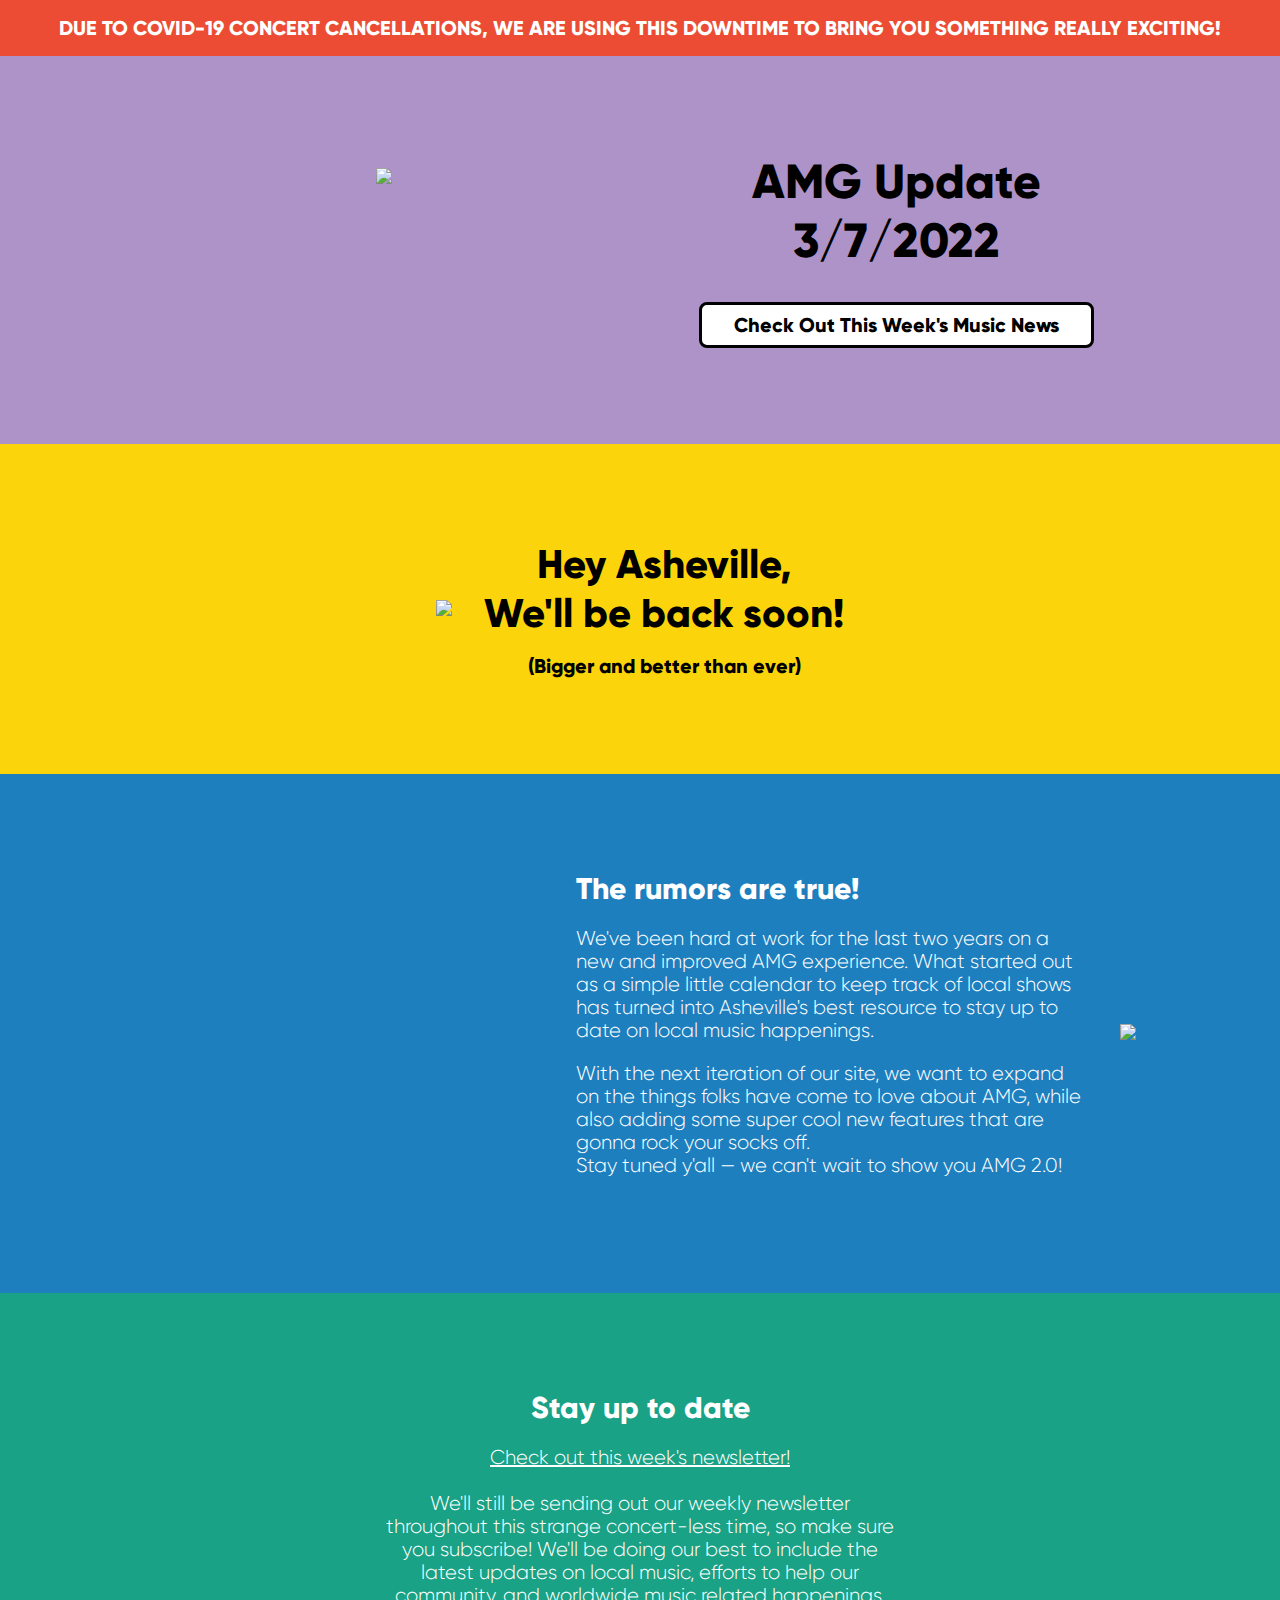
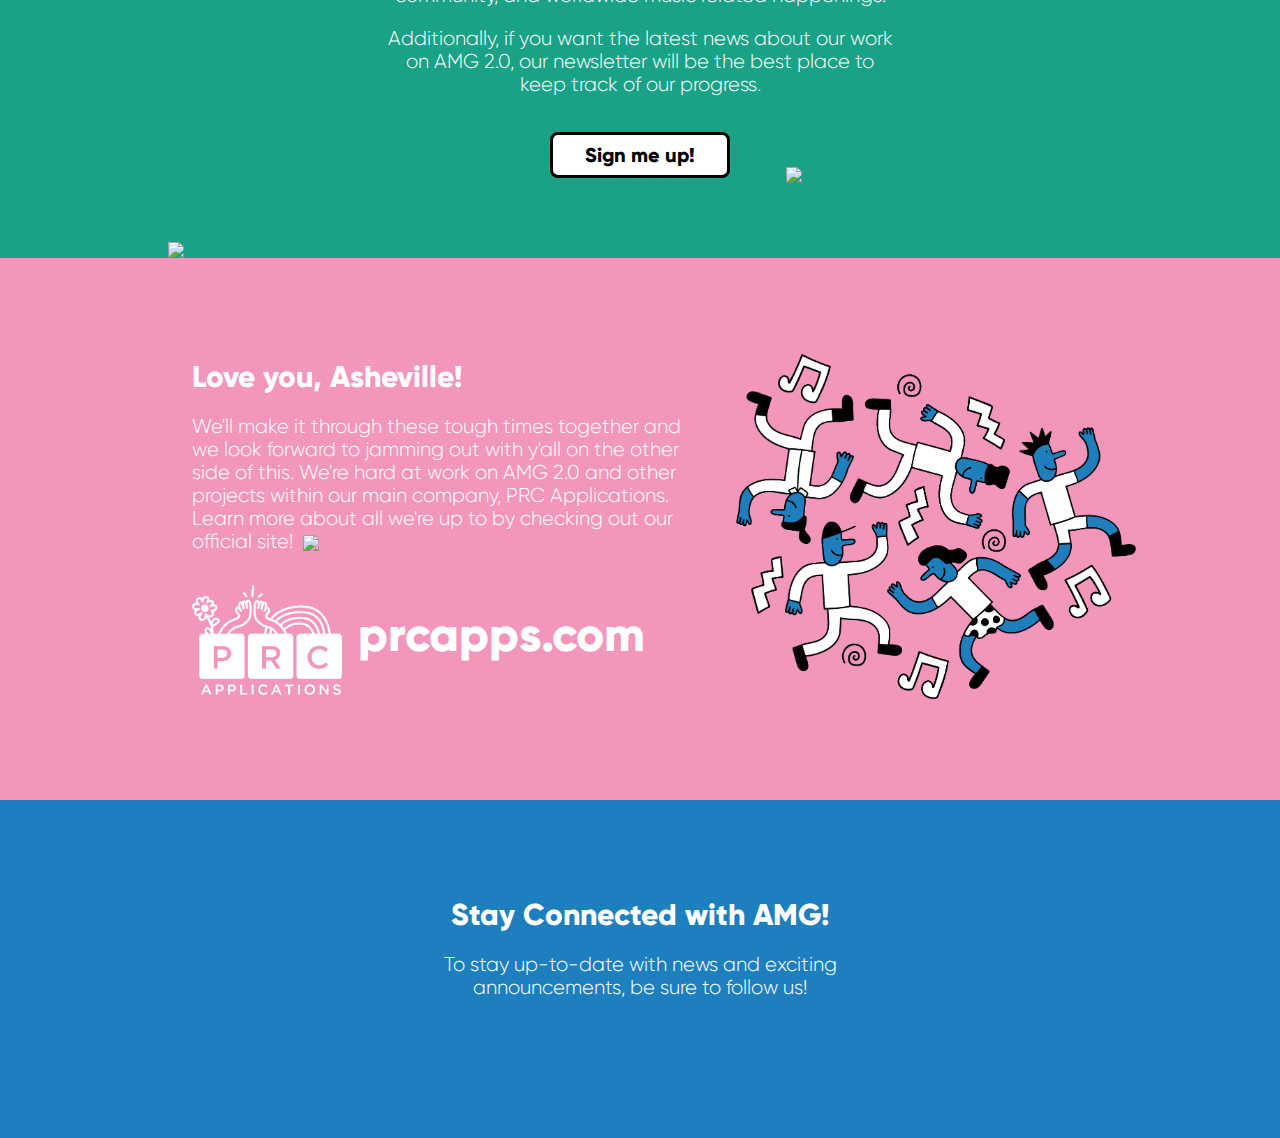
==== index.html @ 18397a13 "updates" ====
<!doctype html>

<html lang="en">
<head>
	<!-- Global site tag (gtag.js) - Google Analytics -->
	<script async src="https://www.googletagmanager.com/gtag/js?id=UA-44082217-1"></script>
	<script>
		window.dataLayer = window.dataLayer || [];
		function gtag(){dataLayer.push(arguments);}
		gtag('js', new Date());

		gtag('config', 'UA-44082217-1');
	</script>

  <meta charset="utf-8">

  <title>Asheville Music Guide</title>
  <meta name="description" content="Asheville Music Guide">
  <meta name="author" content="SitePoint">

  <meta name="viewport" content="width=device-width, initial-scale=1">

  <link rel="stylesheet" type="text/css" href="css/prc.css?v=3.7.2022">
  <script type="module" src="https://unpkg.com/ionicons@5.5.2/dist/ionicons/ionicons.esm.js"></script>


</head>

<body> 
	<div class="wrapper">
		<div class="email-banner amg-banner background--red text--uppercase text--white text--bold">
			Due to COVID-19 concert cancellations, we are using this downtime to bring you something really exciting!
		</div>
		<!-- <div class="amg-section amg-section--black-text amg-section--center full-bleed-banner text--black">
			<div class="full-bleed-banner__inner">
				<div class="full-bleed-banner__image">
					<img src="images/amg-banner-12-20-2021.png"/>
				</div>
				<div class="full-bleed-banner__overlay">
					<div class="full-bleed-banner__text">			
						<h2>
							AMG Update 11/22/21
						</h2>
					</div>				
					<div class="full-bleed-banner__button">
						<a href="https://mailchi.mp/e52df8500d6b/asheville-music-guide-critics-picks-4829085" class="btn">
							Check Out This Week's Music News
						</a>	
					</div>
				</div>
			</div>
		</div> -->
		<div class="amg-section amg-section--black-text amg-section--center email-banner email-banner--horizontal text--white">
			<div class="email-banner__inner">
				<div class="email-banner__text">			
					<h2 class="">
						AMG Update 
						<br>
						3/7/2022
					</h2>
				</div>
				<div class="email-banner__image">
					<img src="images/amg-banner-2-15.png"/>
				</div>
				<div class="email-banner__button">
					<a href="https://mailchi.mp/f631dcc998cd/asheville-music-guide-critics-picks-5184953?e=c4af1b4072" class="btn">
						Check Out This Week's Music News
					</a>	
				</div>
			</div>
		</div>				
		<div class="amg-section amg-section--main amg-section--back-text amg-section--image-left background--yellow padding-top--large padding-bottom--large amg-section--center">
			<div class="inner">
				<div class="amg-section__image">
					<img src="images/amg-logo.png"/>
				</div>
				<div class="amg-section__content">
					<h1>
						Hey Asheville,
						<br>
						We'll be back soon!
					</h1>
					<b>
						(Bigger and better than ever) 
					</b>
				</div>
			</div>
		</div>
		<div class="amg-section amg-section--back-text amg-section--image-left background--blue amg-section--image-right text--white padding-top--large padding-bottom--large">
			<div class="inner">
				<div class="amg-section__image">
					<img src="images/amg-2-logo.png"/>
				</div>
				<div class="amg-section__content">
					<h2>
						The rumors are true!
					</h2>
					<p>
						We've been hard at work for the last two years on a new and improved AMG experience. What started out as a simple little calendar to keep track of local shows has turned into Asheville's best resource to stay up to date on local music happenings.
					</p>
					<p>
						With the next iteration of our site, we want to expand on the things folks have come to love about AMG, while also adding some super cool new features that are gonna rock your socks off.
						<br>
						Stay tuned y'all — we can't wait to show you AMG 2.0!
					</p>
				</div>
			</div>
		</div>
		<div class="amg-section amg-section--stay-up-to-date amg-section--center background--green amg-section--text-center amg-section--center padding-top--large text--white">
			<div class="inner">
				<div class="amg-section__content">
					<h2>
							Stay up to date
					</h2>
					<p>
						<span>
							<a href="https://mailchi.mp/f631dcc998cd/asheville-music-guide-critics-picks-5184953?e=c4af1b4072">
								Check out this week's newsletter!
							</a>
						</span>						
						<br>
						</br>						
						<span>
							We'll still be sending out our weekly newsletter throughout this strange concert-less time, so make sure you subscribe! We'll be doing our best to include the latest updates on local music, efforts to help our community, and worldwide music related happenings.
						</span>
					</p>
					<p class="paragraph--sign-up-arrow">
						<span>
							Additionally, if you want the latest news about our work on AMG 2.0, our newsletter will be the best place to keep track of our progress.
						</span>
						<img src="images/arrow.png" class="sign-up-arrow hide--mobile"/>
					</p>
				</div>
				<div class="amg-section__cta">
					<a href="https://ashevillemusicguide.us9.list-manage.com/subscribe?u=ff41452ba58e752da70ff3295&id=f52bec7465" class="btn">
						Sign me up!
					</a>
				</div>
				<img src="images/man-point.png" class="sign-up-point hide--mobile"/>
			</div>
		</div>
		<div class="amg-section amg-section--love-you amg-section--image-left background--pink amg-section--image-right text--white padding-top--large padding-bottom--large">
			<div class="inner">
				<div class="amg-section__image">
					<img src="images/people.png"/>
				</div>
				<div class="amg-section__content">
					<h2>
						Love you, Asheville!
					</h2>
					<p class="paragraph-arrow-point-down">
						We'll make it through these tough times together and we look forward to jamming out with y'all on the other side of this. We're hard at work on AMG 2.0 and other projects within our main company, PRC Applications. Learn more about all we're up to by checking out our official 
						<span class="image-container">
							site!
							<img src="images/arrow-2.png" class="love-you-arrow hide--mobile"/>
						</span>
					</p>
					<div class="bottom-logos">
						<a href="https://www.prcapps.com/plan-for-everything/">
							<img src="images/prc-logo.png"/>
						</a>
						<h2>
							<a href="https://www.prcapps.com/plan-for-everything/">
								prcapps.com
							</a>						
						</h2>
					</div>
				</div>
			</div>
		</div>
		<div class="amg-section amg-section--social background--blue text--white amg-section--center">
			<div class="inner">
				<div class="amg-section__content">
					<h2>
						Stay Connected with AMG!
					</h2>
					<p class="paragraph-arrow-point-down">
						To stay up-to-date with news and exciting announcements, be sure to follow us!
					</p>					
				</div>				
				<div class="social-icons">
					<a href="https://www.facebook.com/AshevilleMusicGuide/">
						<ion-icon name="logo-facebook"></ion-icon>
					</a>
					<a href="https://twitter.com/avlmusicguide?lang=en">
						<ion-icon name="logo-twitter"></ion-icon>
					</a>
					<a href="https://www.instagram.com/ashevillemusicguide/">
						<ion-icon name="logo-instagram"></ion-icon>
					</a>										
				</div>
			</div>
		</div>		
	</div>			
</body>
</html>
---- css/prc.css ----
@font-face {
  font-family: Gilroy;
  src: url(../fonts/Gilroy-ExtraBold.otf);
  font-weight: bold;
}

@font-face {
  font-family: Gilroy;
  src: url(../fonts/Gilroy-Light.otf);
  font-weight: lighter;
}

body{
	font-family: Gilroy;
	font-size: 20px;
}

html, body{
	padding: 0;
	margin: 0;
}

h1, h2, h3{
	margin-bottom: 1rem;
	margin-top: 0;
}

a{
	color: white;
	text-decoration: underline;
}

a:hover{
	text-decoration: none;
}

span{
	z-index: 100;
	position: relative;
}

.email-banner {
  background: #ae93c8;
  padding: 5rem 0;
  /*background: url('../images/amg-background-11-22-2021-new.jpg');*/
  background-size: cover;
  background-size: auto 100%;
  /*border-top:  2px solid rgba(255, 255, 255, .5);*/
}

.full-bleed-banner{

}

.amg-section .full-bleed-banner__image{
	width:  100%;
}

.amg-section .full-bleed-banner__image img{
	width:  100%;
	max-width:  100%;
	vertical-align: top;
}

.full-bleed-banner__overlay{
	position: absolute;
	top: 50%;
	right: 10%;
	font-size: 2rem;
	width: 100%;
	max-width: 400px;
}

.email-banner.amg-section--full-img img{
	width:  100%;
	margin:  0;
}

.email-banner *{
	color:  black;
}

.email-banner__inner{
	width: 90%;
	max-width: 1024px;
	margin: auto;	
}

@media(min-width: 769px){
	.email-banner--horizontal .email-banner__inner{
		display: grid !important;
		grid-template-columns: 50% 50%;
		grid-template-areas: "image text"
							 "image button";
		margin: auto;
	}
}

@media(max-width: 768px){
	.email-banner--horizontal .email-banner__inner{
		display: grid !important;
		grid-template-columns: 100%;
		grid-template-areas: "text"
							 "image"
							 "button";
		margin: auto;
	}
}

.email-banner--horizontal .email-banner__image{
	 grid-area: image;
}

.email-banner--horizontal .email-banner__text{
	 grid-area: text;
	 margin-bottom: 0;
	 margin-top: auto;
}

.email-banner--horizontal .email-banner__button{
	 grid-area: button;
	 margin-top: 0 !important;
	 margin-bottom: auto;
}

.email-banner img{
	width: 90% !important;
	max-width: 750px !important;
}

.email-banner h2{
	font-size: 3rem;
}

.email-banner *{
	margin: 1rem auto;
}

.email-banner .btn{
	max-width: 90%;
}

.wrapper{
	overflow: hidden;
}

.btn{
	border-radius: .5rem;
	font-size: 1.25rem;
	font-weight: bold;
	border: 3px solid black;
	background: white;
	color: black;
	padding: .5rem 2rem;
	text-decoration: none;
	display: inline-block;
}

.btn:hover{
	background: #f2f2f2;
}

.background--red{
	background: #ec4c34;
}

.background--yellow{
	background: #fcd40b;
}

.background--blue{
	background: #1e7fbf;
}

.background--pink{
	background: #f396bb;
}

.background--green{
	background: #1aa286;
}

.padding-top--large{
	padding-top: 5rem;
}

.padding-bottom--large{
	padding-bottom: 5rem;
}

@media(max-width: 1024px){
	.padding-top--large{
		padding-top: 2rem;
	}	
	.padding-bottom--large{
		padding-bottom: 2rem;
	}
	.amg-section--stay-up-to-date .inner{
		padding: 2rem 0 !important;
	}
}

.text--uppercase{
	text-transform: uppercase;
}

.text--white{
	color: white;
}

.text--bold{
	font-weight: bold;
}

.amg-banner{
	text-align: center;
	padding: 1rem 0;
}

.amg-section{
	position: relative;
}

.amg-section--stay-up-to-date{
	padding: 0;
}

.amg-section--social .inner, 
.amg-section--stay-up-to-date .inner{
	flex-direction: column;
	padding: 5rem 0;
	position: relative;
}

.amg-section--stay-up-to-date .inner .amg-section__content{
	/*max-width: 500px;*/
}

.paragraph--sign-up-arrow{
	position: relative;
}

.paragraph--sign-up-arrow img{
	position: absolute;
  right: -90px;
  bottom: -87px;
  z-index: 0;
}


@media(max-width: 1024px){
	.hide--mobile{
		/*display: none;*/
	}
}

.paragraph--sign-up-arrow span{
	position: relative;
	z-index: 100;
}

.amg-section img.sign-up-arrow{
	width: 40%;
	max-width: 200px;
}

@media(max-width: 768px){
	.paragraph--sign-up-arrow img{
		right: -15%;
	  bottom: -100px;
	  width: 30% !important;
	  max-width: 200px;
	 }
}


.amg-section img.sign-up-point{
	position: absolute;
  bottom: 0px;
  left: 40px;
  max-width: 300px;
  width: 30% !important;
}

@media(max-width: 768px){
	.amg-section img.sign-up-point{
		left: -10%;
		max-width: 175px;
		width: 30% !important;
	}
	.email-banner img{
		/*width: 90% !important;*/
		max-width: 300px !important;
	}	
}

.amg-section--love-you .love-you-arrow{
	position: absolute;
	/*transform: translateX(100%);*/
	width: 200px;
	right: -210px;
	max-width: none;
	top: 5px;
}

@media(max-width: 1024px){
	.amg-section--love-you .love-you-arrow{
		position: relative;
		display: block;
		margin-top: 1rem;
		right: 0;
		left: 0;
	}
}

.amg-section .inner{
	display: flex;
	align-items: center;
	width: 90%;
	max-width: 1024px;
	margin: auto;
}

@media(max-width: 1024px){
	.amg-section .inner{
		flex-direction: column;
	}
	.amg-section--image-right .inner{
		flex-direction: column-reverse !important;
	}
}

@media(max-width: 768px){
	.amg-section--stay-up-to-date .inner .amg-section__content{
		/*max-width: 300px;*/
	}	
}

.amg-section--center .inner{
	justify-content: center;
}

.amg-section--image-right .inner{
	flex-flow: row-reverse;
}

.amg-section__image{
	margin: 1rem;
}

.amg-section__content{
	margin: 1rem;
	max-width: 50%;
}

@media(max-width: 768px){
	.amg-section__content{
		max-width: 100%;
	}
}

.amg-section img{
	max-width: 100%;
	width: 400px;
}

.amg-section.amg-section--center{
	text-align: center;
}

.bottom-logos{
	display: flex;
	flex-flow: row wrap;
	align-items: center;
	margin-top: 2rem;
}

.bottom-logos img{
	max-width: 150px;
	margin-right: 1rem;
}

.bottom-logos h2 a{
	font-size: 3rem;
	text-decoration: none;
}

.social-icons{
	text-decoration: none;
}

.social-icons a{
	display: inline-block;
	font-size: 2rem;
	margin: .5rem;
}

.social-icons a:hover{
	opacity: .5;
}

@media(max-width:  1024px){
	.full-bleed-banner__overlay{
		position:  relative;
		background:  #DAD295;
		left:  0;
		top:  0;
		width:  auto;
		max-width:  100%;
		padding:  2rem;
	}
}

@media(min-width:  1025px){
	.full-bleed-banner__overlay{
		transform: translateY(-50%);	
	}
}
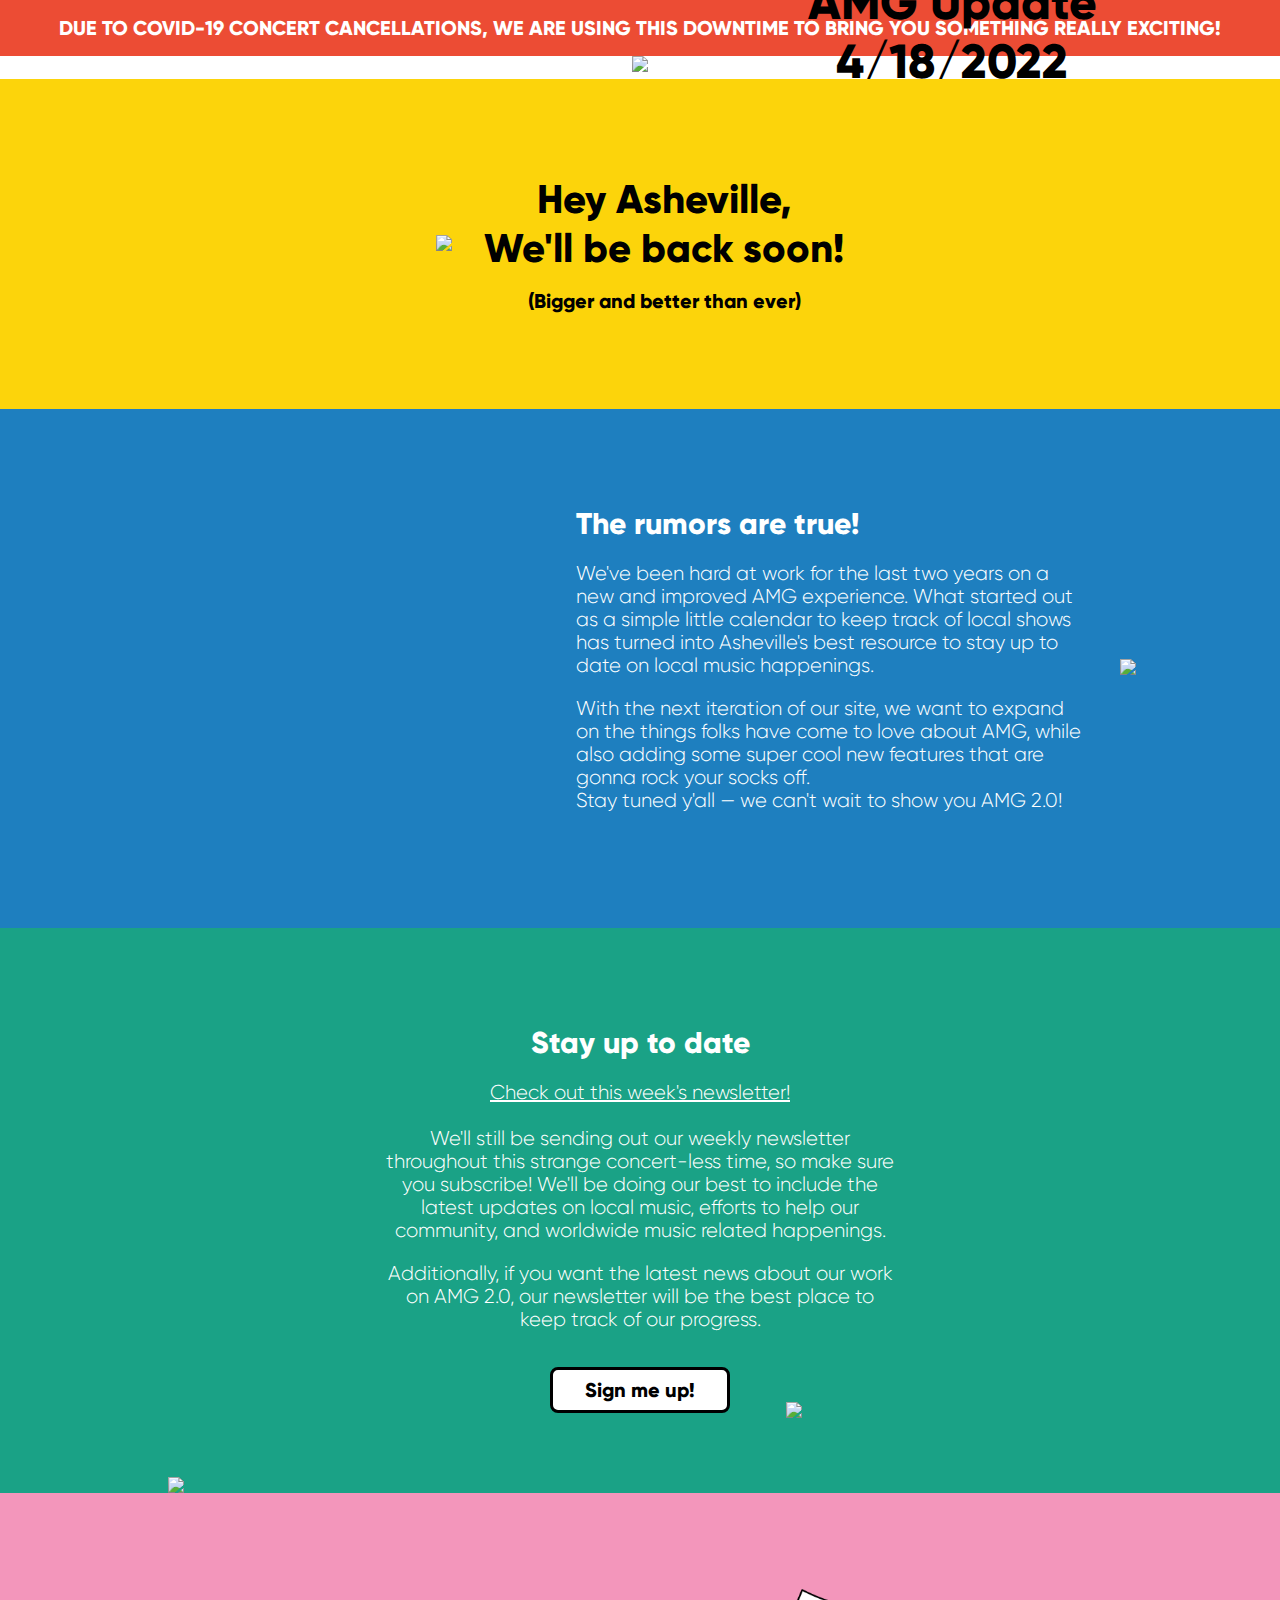
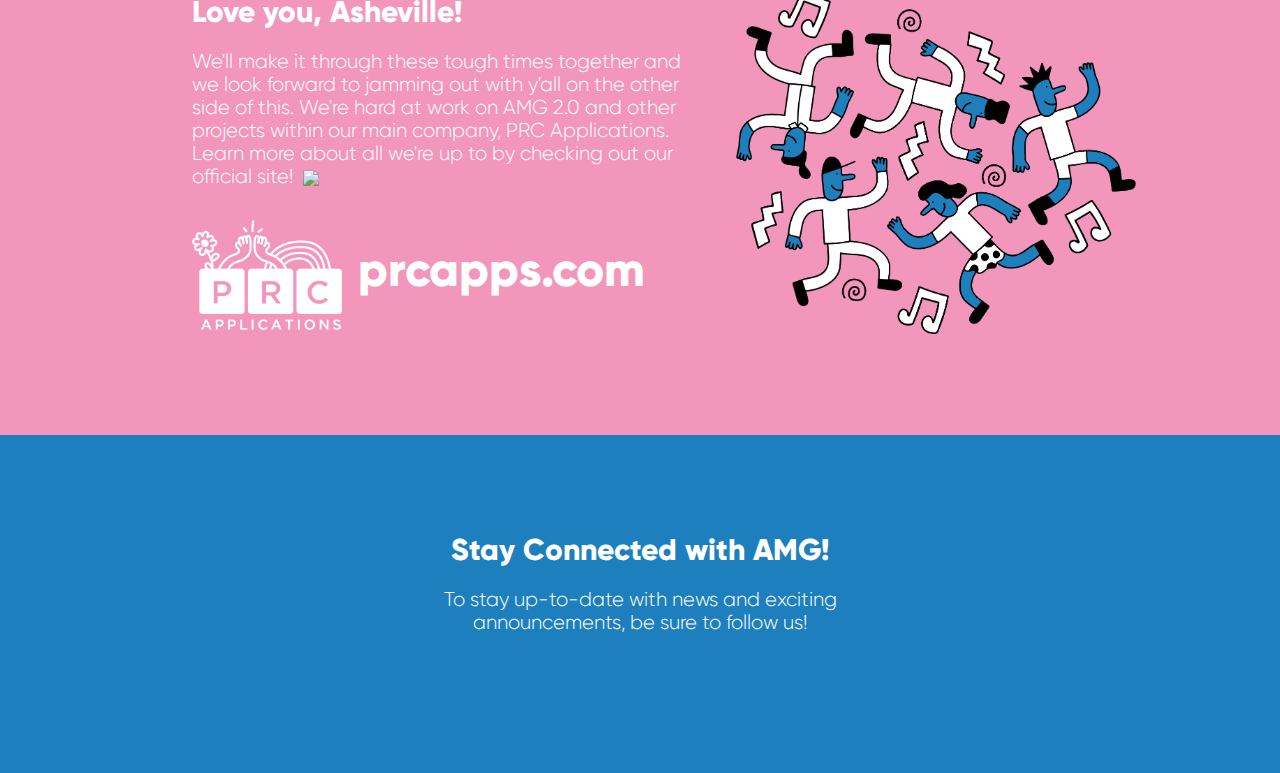
==== commit 236d17b0: "updates" ====
--- a/index.html
+++ b/index.html
@@ -20,7 +20,7 @@
 
   <meta name="viewport" content="width=device-width, initial-scale=1">
 
-  <link rel="stylesheet" type="text/css" href="css/prc.css?v=3.7.2022">
+  <link rel="stylesheet" type="text/css" href="css/prc.css?v=4.18.2022">
   <script type="module" src="https://unpkg.com/ionicons@5.5.2/dist/ionicons/ionicons.esm.js"></script>
 
 
@@ -31,44 +31,45 @@
 		<div class="email-banner amg-banner background--red text--uppercase text--white text--bold">
 			Due to COVID-19 concert cancellations, we are using this downtime to bring you something really exciting!
 		</div>
-		<!-- <div class="amg-section amg-section--black-text amg-section--center full-bleed-banner text--black">
+		<div class="amg-section amg-section--black-text amg-section--center full-bleed-banner text--black">
 			<div class="full-bleed-banner__inner">
 				<div class="full-bleed-banner__image">
-					<img src="images/amg-banner-12-20-2021.png"/>
+					<img src="images/amgeasterupdate.jpg"/>
 				</div>
-				<div class="full-bleed-banner__overlay">
+				<div class="full-bleed-banner__overlay full-bleed-banner__overlay--right full-bleed-banner__overlay--top">
 					<div class="full-bleed-banner__text">			
 						<h2>
-							AMG Update 11/22/21
+							AMG Update 4/18/2022
 						</h2>
 					</div>				
 					<div class="full-bleed-banner__button">
-						<a href="https://mailchi.mp/e52df8500d6b/asheville-music-guide-critics-picks-4829085" class="btn">
+						<a href="https://mailchi.mp/18ac4e2568f8/asheville-music-guide-critics-picks-5339985" class="btn">
 							Check Out This Week's Music News
 						</a>	
 					</div>
 				</div>
 			</div>
-		</div> -->
-		<div class="amg-section amg-section--black-text amg-section--center email-banner email-banner--horizontal text--white">
+		</div>
+<!-- 		<div class="amg-section amg-section--black-text amg-section--center email-banner email-banner--horizontal text--white">
 			<div class="email-banner__inner">
 				<div class="email-banner__text">			
 					<h2 class="">
 						AMG Update 
 						<br>
-						3/7/2022
+						4/4/2022
 					</h2>
-				</div>
-				<div class="email-banner__image">
+				</div> -->
+				<!-- email-banner__image--vertical -->
+<!-- 				<div class="email-banner__image">
 					<img src="images/amg-banner-2-15.png"/>
 				</div>
 				<div class="email-banner__button">
-					<a href="https://mailchi.mp/f631dcc998cd/asheville-music-guide-critics-picks-5184953?e=c4af1b4072" class="btn">
+					<a href="https://mailchi.mp/f1a212e931eb/asheville-music-guide-critics-picks-5295801" class="btn">
 						Check Out This Week's Music News
 					</a>	
 				</div>
 			</div>
-		</div>				
+		</div>	 -->			
 		<div class="amg-section amg-section--main amg-section--back-text amg-section--image-left background--yellow padding-top--large padding-bottom--large amg-section--center">
 			<div class="inner">
 				<div class="amg-section__image">
@@ -114,7 +115,7 @@
 					</h2>
 					<p>
 						<span>
-							<a href="https://mailchi.mp/f631dcc998cd/asheville-music-guide-critics-picks-5184953?e=c4af1b4072">
+							<a href="https://mailchi.mp/18ac4e2568f8/asheville-music-guide-critics-picks-5339985">
 								Check out this week's newsletter!
 							</a>
 						</span>						
--- a/css/prc.css
+++ b/css/prc.css
@@ -40,7 +40,7 @@
 }
 
 .email-banner {
-  background: #ae93c8;
+  background: #ea4e45;
   padding: 5rem 0;
   /*background: url('../images/amg-background-11-22-2021-new.jpg');*/
   background-size: cover;
@@ -71,6 +71,16 @@
 	max-width: 400px;
 }
 
+.full-bleed-banner__overlay--left{
+	left:  10%;
+	right:  auto;
+}
+
+.full-bleed-banner__overlay--top{
+	top:  30%;
+	bottom:  auto;
+}
+
 .email-banner.amg-section--full-img img{
 	width:  100%;
 	margin:  0;
@@ -84,6 +94,12 @@
 	width: 90%;
 	max-width: 1024px;
 	margin: auto;	
+}
+
+.email-banner .email-banner__image--vertical img{
+	max-height:  400px;
+	width:  auto !important;
+	max-width:  none !important;
 }
 
 @media(min-width: 769px){
@@ -402,13 +418,16 @@
 @media(max-width:  1024px){
 	.full-bleed-banner__overlay{
 		position:  relative;
-		background:  #DAD295;
+		background:  #4DB34C;
 		left:  0;
 		top:  0;
 		width:  auto;
 		max-width:  100%;
 		padding:  2rem;
 	}
+	.full-bleed-banner__overlay--left{
+		
+	}
 }
 
 @media(min-width:  1025px){
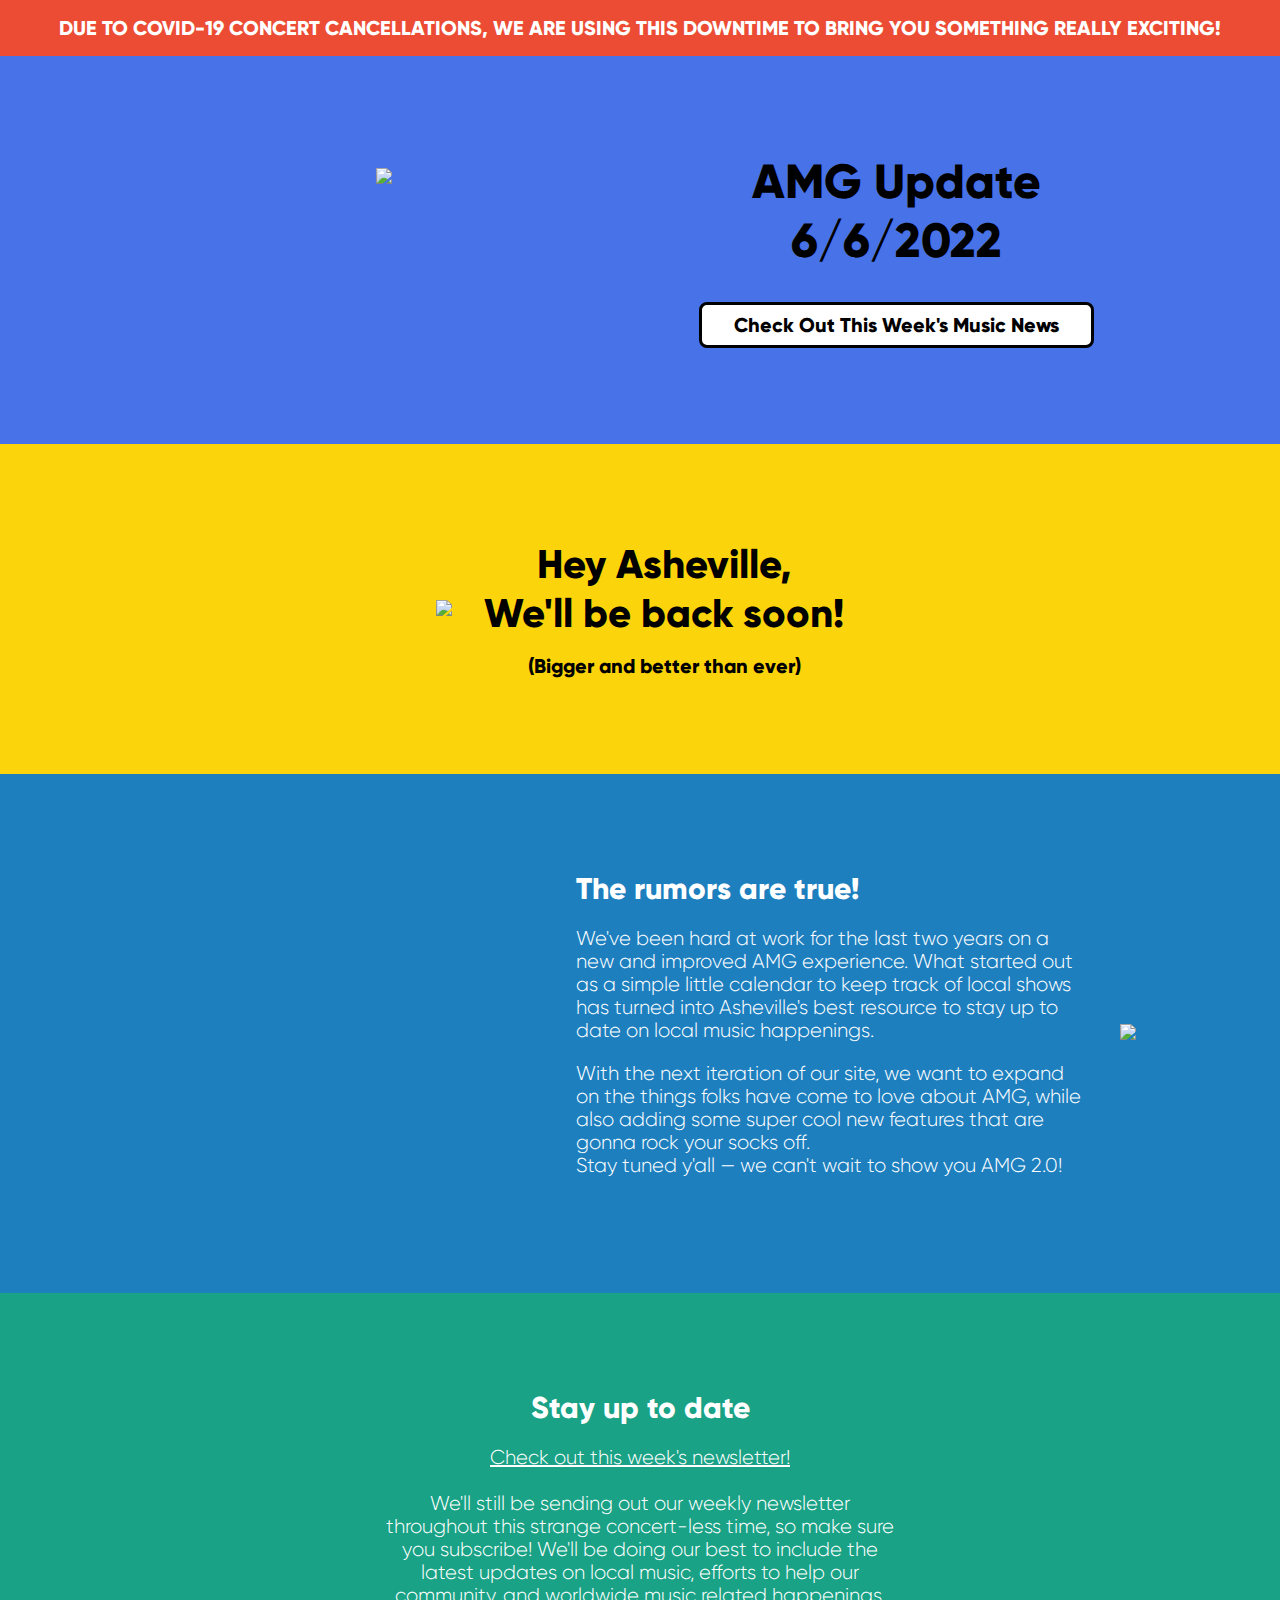
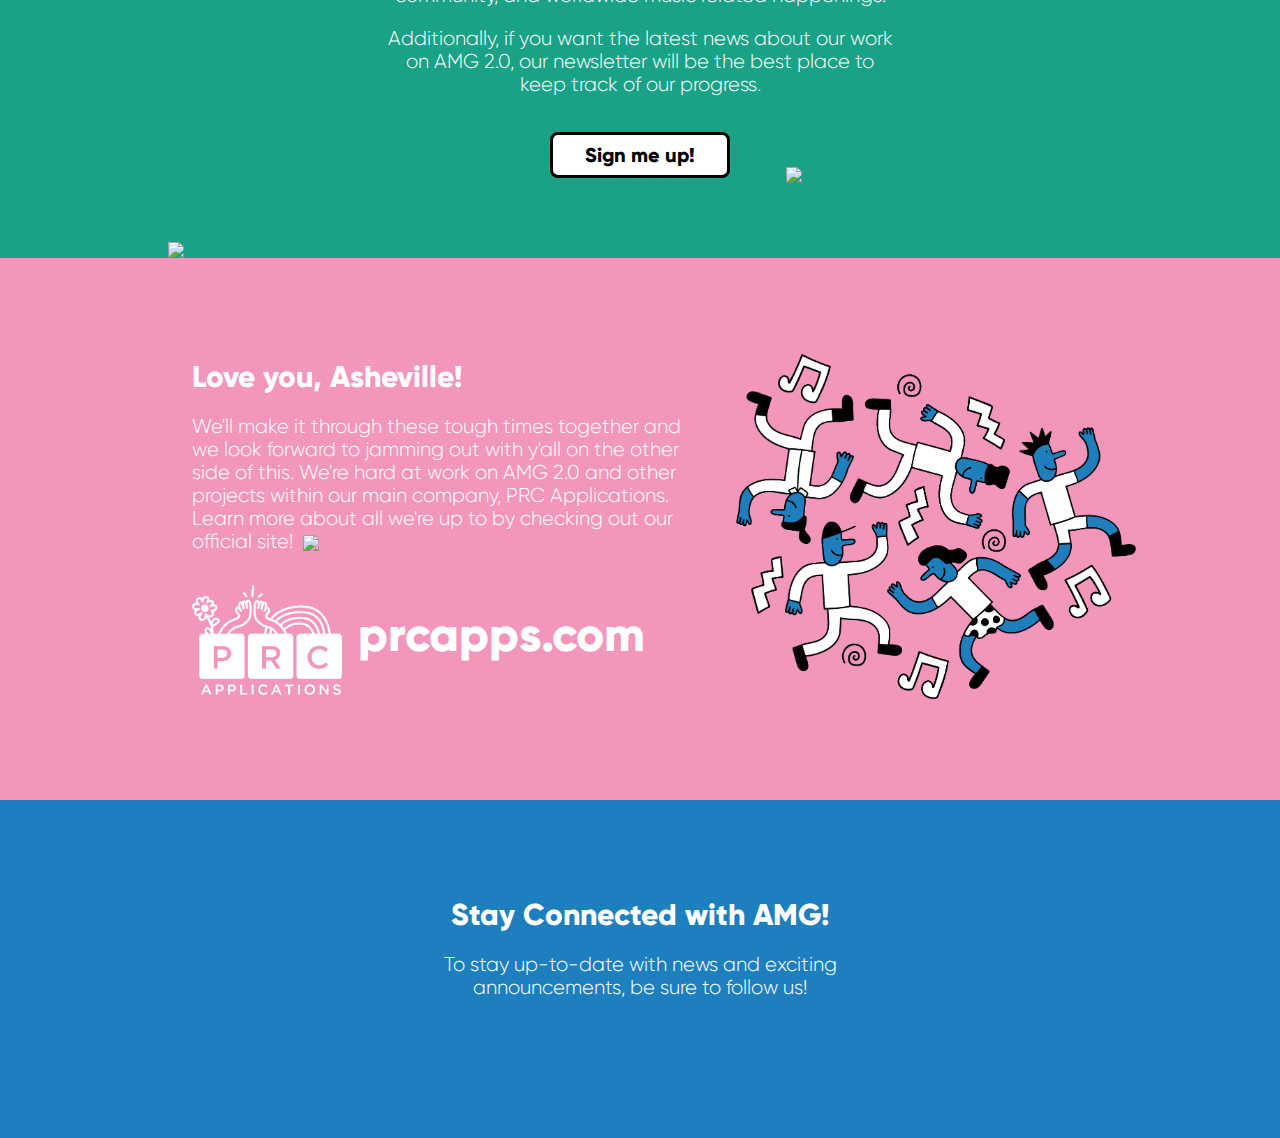
==== commit 8b92c3ca: "updates" ====
--- a/index.html
+++ b/index.html
@@ -20,7 +20,7 @@
 
   <meta name="viewport" content="width=device-width, initial-scale=1">
 
-  <link rel="stylesheet" type="text/css" href="css/prc.css?v=4.18.2022">
+  <link rel="stylesheet" type="text/css" href="css/prc.css?v=6.6.2022">
   <script type="module" src="https://unpkg.com/ionicons@5.5.2/dist/ionicons/ionicons.esm.js"></script>
 
 
@@ -31,7 +31,7 @@
 		<div class="email-banner amg-banner background--red text--uppercase text--white text--bold">
 			Due to COVID-19 concert cancellations, we are using this downtime to bring you something really exciting!
 		</div>
-		<div class="amg-section amg-section--black-text amg-section--center full-bleed-banner text--black">
+<!-- 		<div class="amg-section amg-section--black-text amg-section--center full-bleed-banner text--black">
 			<div class="full-bleed-banner__inner">
 				<div class="full-bleed-banner__image">
 					<img src="images/amgeasterupdate.jpg"/>
@@ -49,27 +49,27 @@
 					</div>
 				</div>
 			</div>
-		</div>
-<!-- 		<div class="amg-section amg-section--black-text amg-section--center email-banner email-banner--horizontal text--white">
+		</div> -->
+		<div class="amg-section amg-section--black-text amg-section--center email-banner email-banner--horizontal text--white">
 			<div class="email-banner__inner">
 				<div class="email-banner__text">			
 					<h2 class="">
 						AMG Update 
 						<br>
-						4/4/2022
+						6/6/2022
 					</h2>
-				</div> -->
+				</div>
 				<!-- email-banner__image--vertical -->
-<!-- 				<div class="email-banner__image">
+				<div class="email-banner__image">
 					<img src="images/amg-banner-2-15.png"/>
 				</div>
 				<div class="email-banner__button">
-					<a href="https://mailchi.mp/f1a212e931eb/asheville-music-guide-critics-picks-5295801" class="btn">
+					<a href="https://mailchi.mp/93a219d378ed/asheville-music-guide-critics-picks-5617229?e=9cf8691447" class="btn">
 						Check Out This Week's Music News
 					</a>	
 				</div>
 			</div>
-		</div>	 -->			
+		</div>				
 		<div class="amg-section amg-section--main amg-section--back-text amg-section--image-left background--yellow padding-top--large padding-bottom--large amg-section--center">
 			<div class="inner">
 				<div class="amg-section__image">
@@ -115,7 +115,7 @@
 					</h2>
 					<p>
 						<span>
-							<a href="https://mailchi.mp/18ac4e2568f8/asheville-music-guide-critics-picks-5339985">
+							<a href="https://mailchi.mp/93a219d378ed/asheville-music-guide-critics-picks-5617229?e=9cf8691447">
 								Check out this week's newsletter!
 							</a>
 						</span>						
--- a/css/prc.css
+++ b/css/prc.css
@@ -40,7 +40,7 @@
 }
 
 .email-banner {
-  background: #ea4e45;
+  background: #4872e7;
   padding: 5rem 0;
   /*background: url('../images/amg-background-11-22-2021-new.jpg');*/
   background-size: cover;
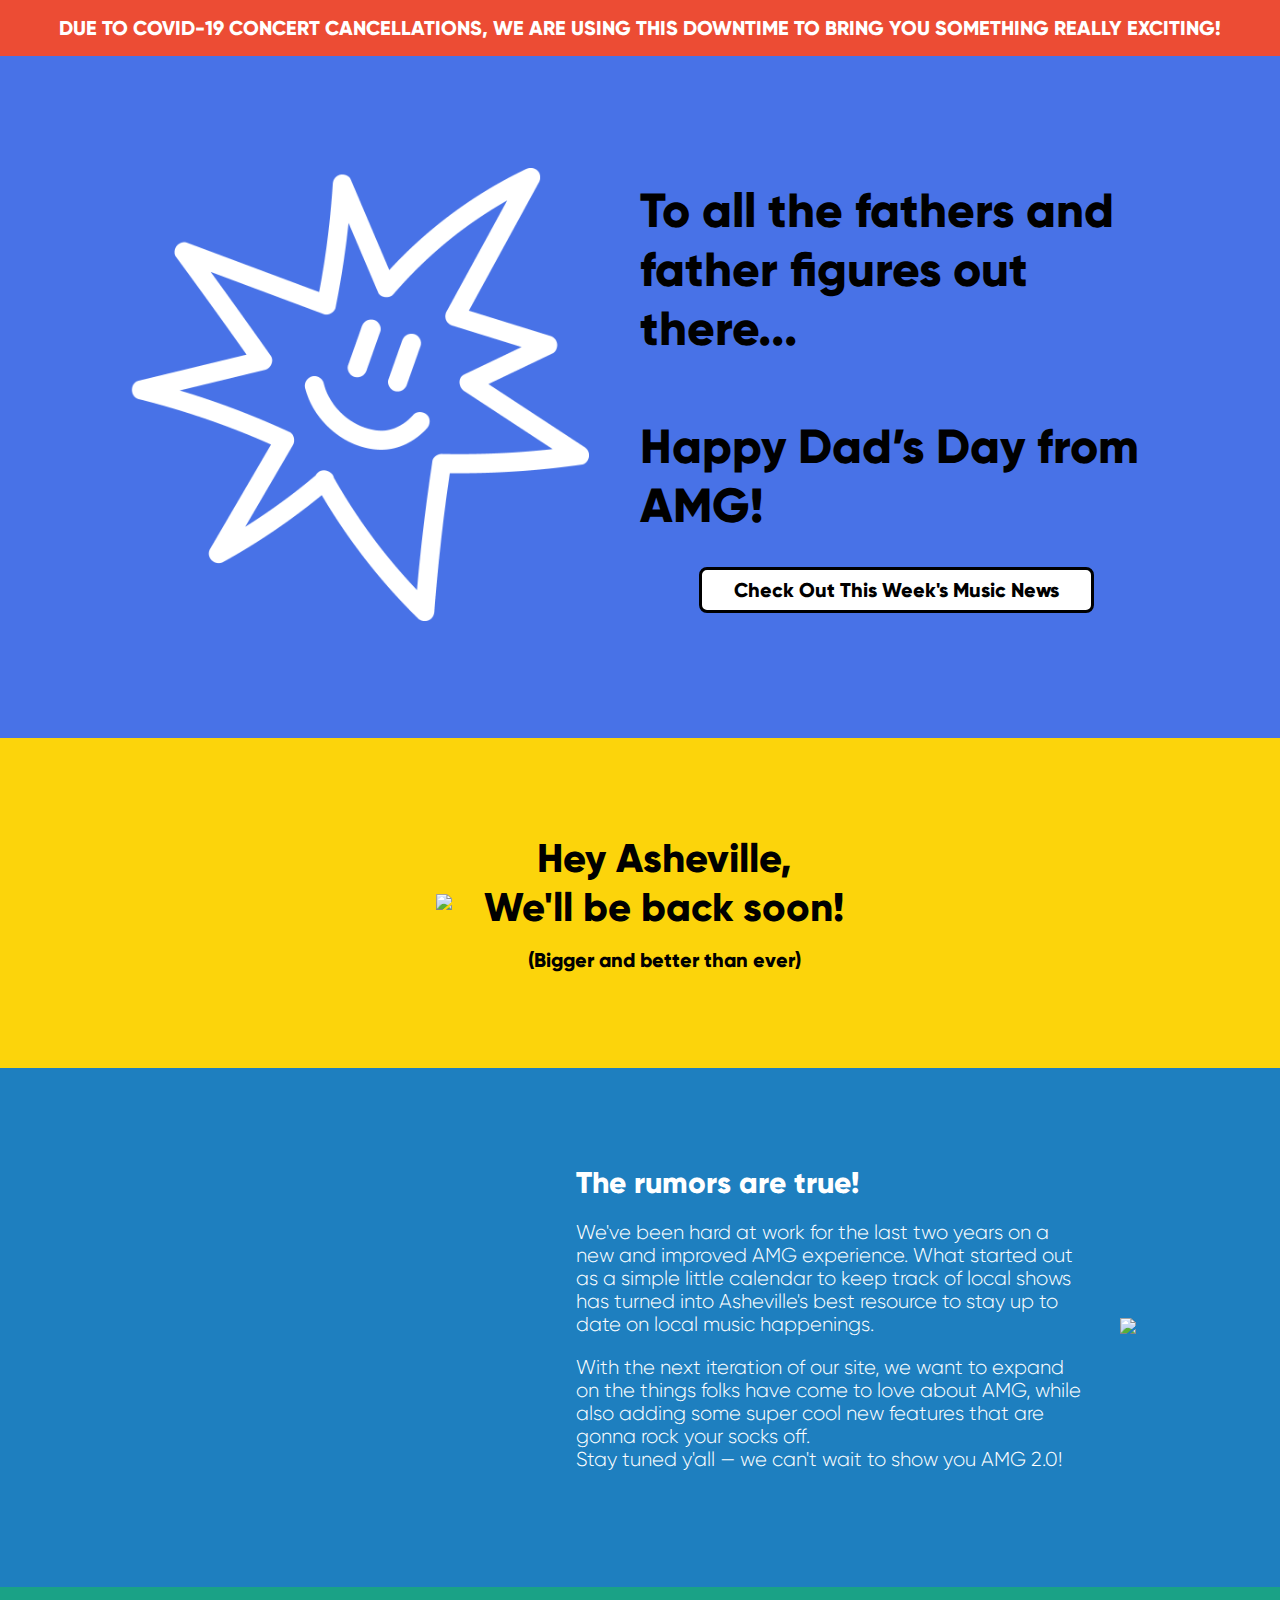
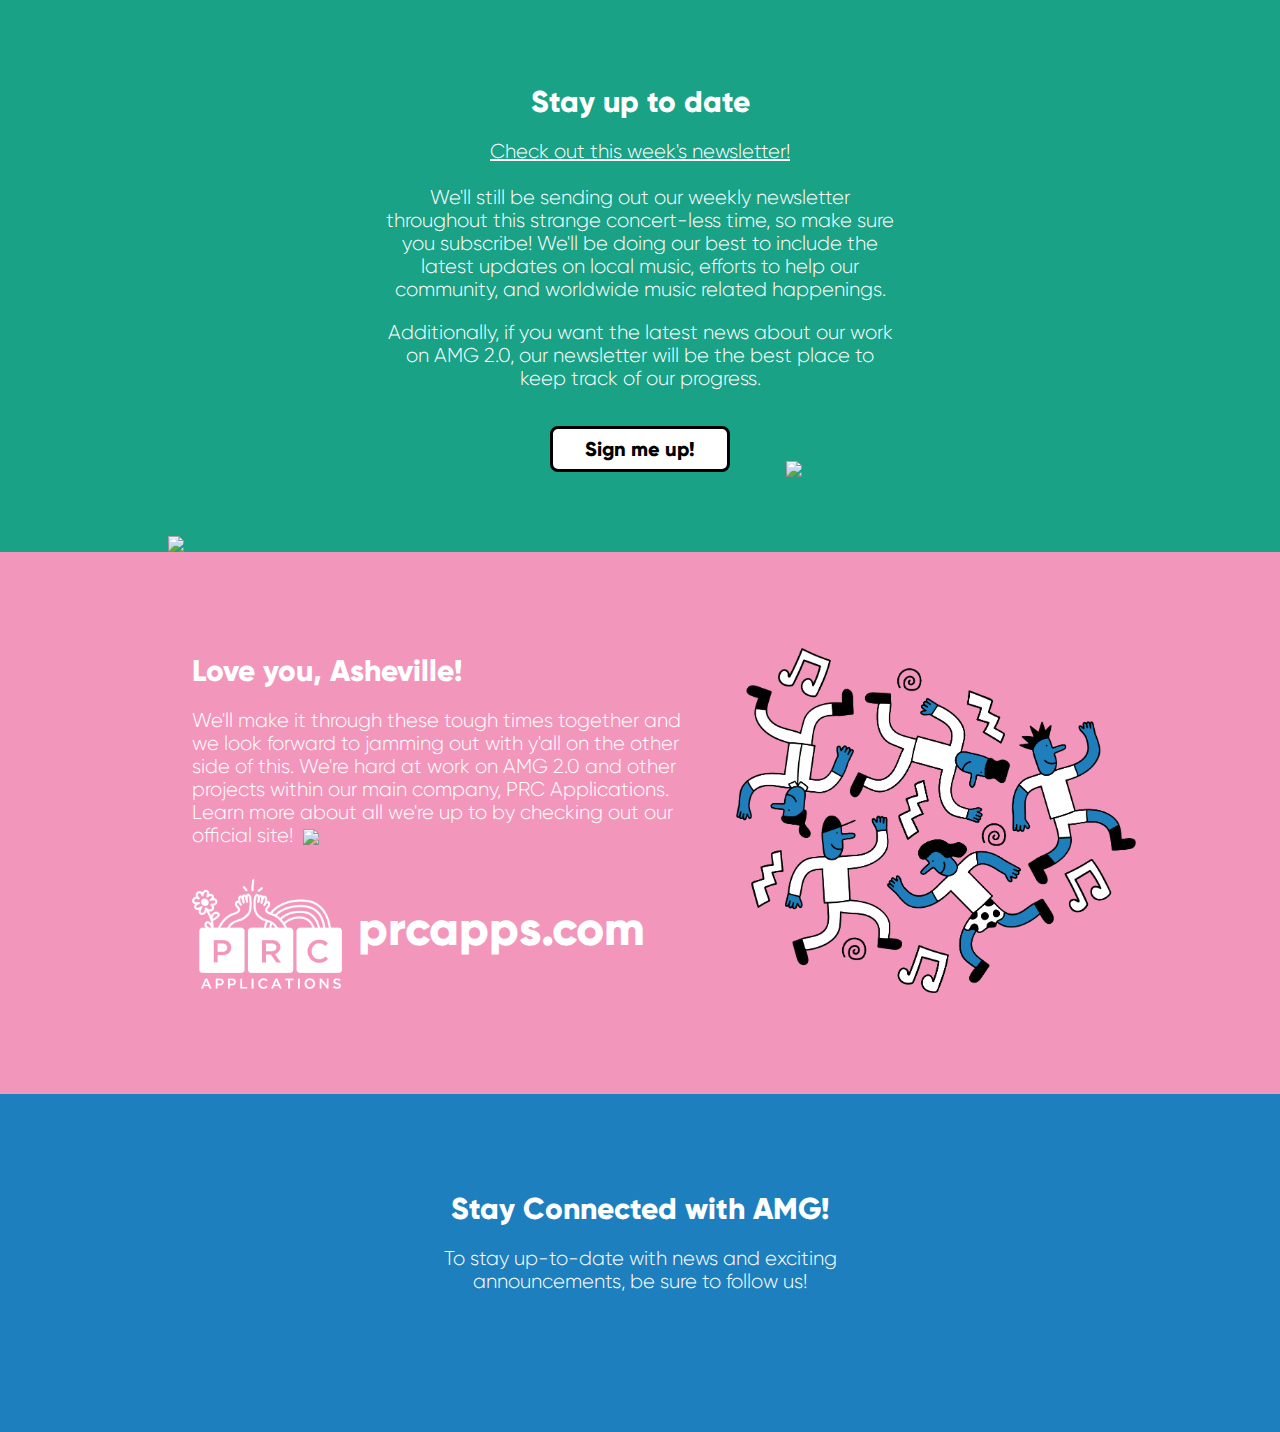
==== commit e2dc0b6c: "updates" ====
--- a/index.html
+++ b/index.html
@@ -20,7 +20,7 @@
 
   <meta name="viewport" content="width=device-width, initial-scale=1">
 
-  <link rel="stylesheet" type="text/css" href="css/prc.css?v=6.6.2022">
+  <link rel="stylesheet" type="text/css" href="css/prc.css?v=6.13.2022">
   <script type="module" src="https://unpkg.com/ionicons@5.5.2/dist/ionicons/ionicons.esm.js"></script>
 
 
@@ -50,21 +50,22 @@
 				</div>
 			</div>
 		</div> -->
-		<div class="amg-section amg-section--black-text amg-section--center email-banner email-banner--horizontal text--white">
+		<div class="amg-section amg-section--black-text amg-section--right email-banner email-banner--horizontal text--white text--right">
 			<div class="email-banner__inner">
 				<div class="email-banner__text">			
 					<h2 class="">
-						AMG Update 
-						<br>
-						6/6/2022
+						To all the fathers and father figures out there...
+						<br><br>
+						Happy Dad’s Day from AMG!
 					</h2>
 				</div>
 				<!-- email-banner__image--vertical -->
 				<div class="email-banner__image">
-					<img src="images/amg-banner-2-15.png"/>
+					<!-- <img src="images/amg-banner-2-15.png"/> -->
+					<img src="images/fathers-day-2022.png"/>
 				</div>
 				<div class="email-banner__button">
-					<a href="https://mailchi.mp/93a219d378ed/asheville-music-guide-critics-picks-5617229?e=9cf8691447" class="btn">
+					<a href="https://mailchi.mp/020a79275954/asheville-music-guide-critics-picks-5618109?e=9cf8691447" class="btn">
 						Check Out This Week's Music News
 					</a>	
 				</div>
@@ -115,7 +116,7 @@
 					</h2>
 					<p>
 						<span>
-							<a href="https://mailchi.mp/93a219d378ed/asheville-music-guide-critics-picks-5617229?e=9cf8691447">
+							<a href="https://mailchi.mp/020a79275954/asheville-music-guide-critics-picks-5618109?e=9cf8691447">
 								Check out this week's newsletter!
 							</a>
 						</span>						
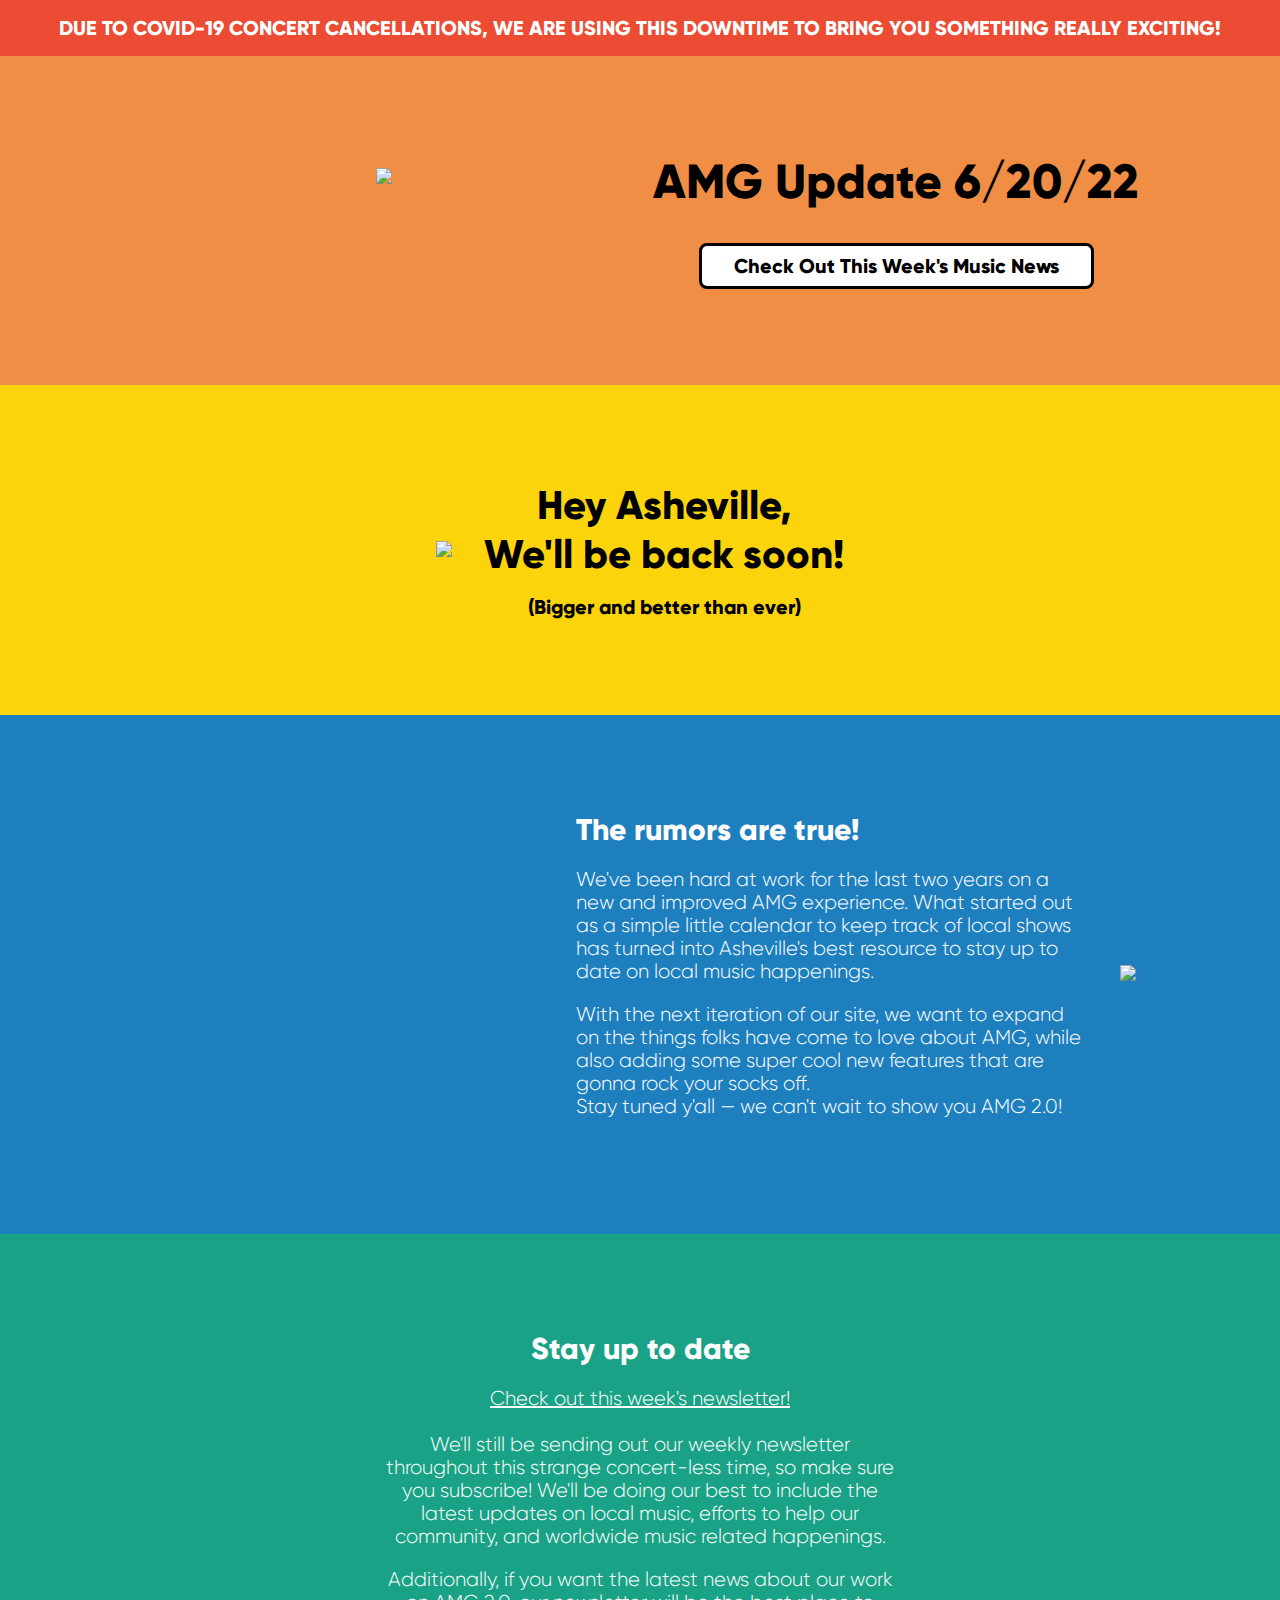
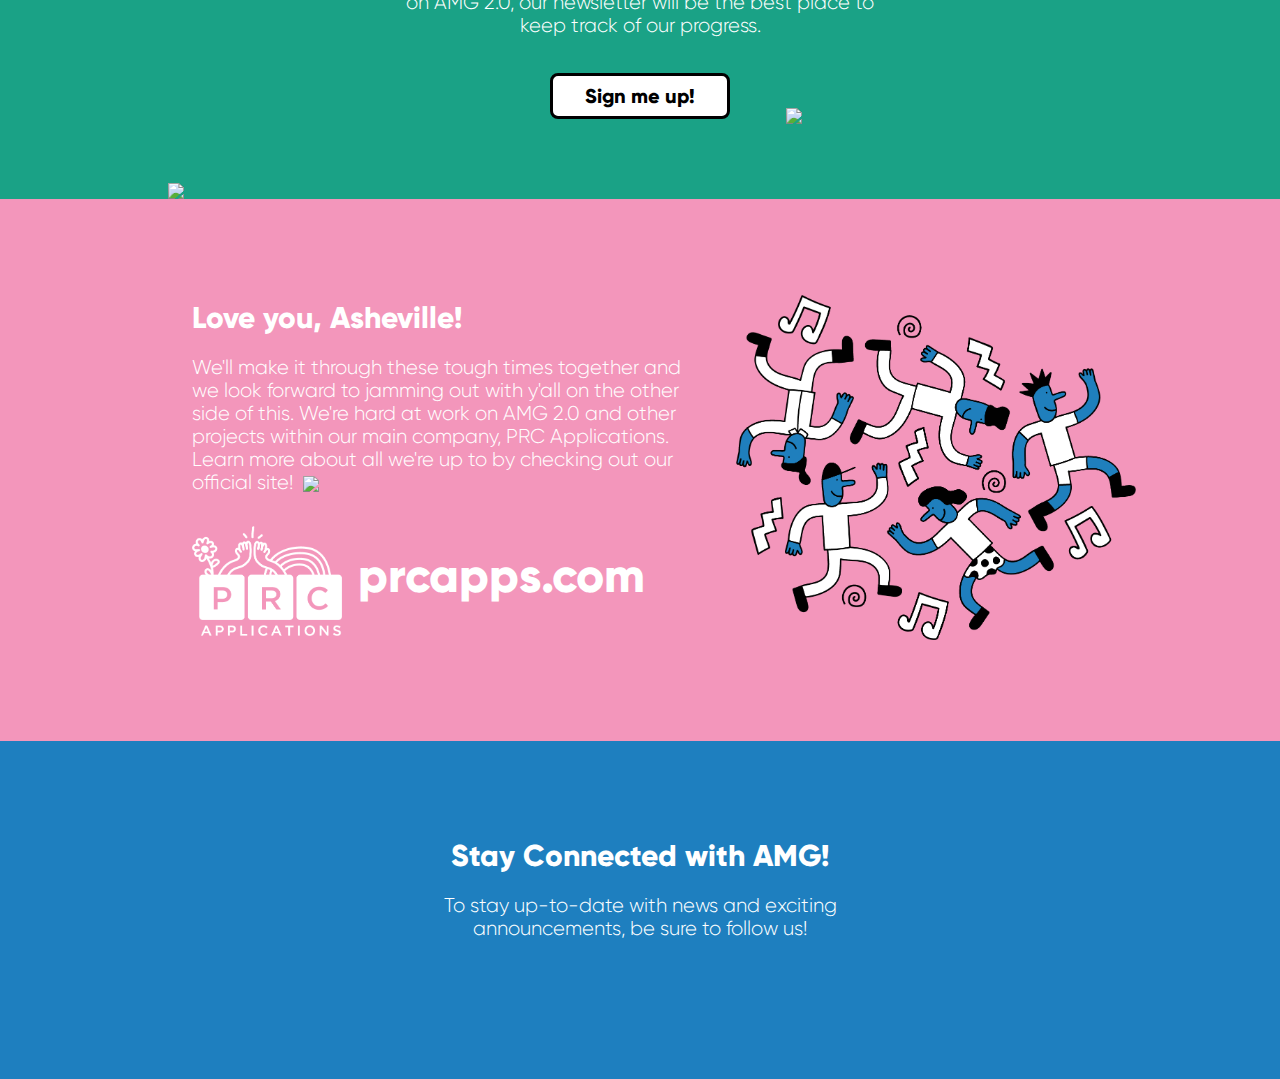
==== commit 1009166b: "updates" ====
--- a/index.html
+++ b/index.html
@@ -20,7 +20,7 @@
 
   <meta name="viewport" content="width=device-width, initial-scale=1">
 
-  <link rel="stylesheet" type="text/css" href="css/prc.css?v=6.13.2022">
+  <link rel="stylesheet" type="text/css" href="css/prc.css?v=6.20.2022">
   <script type="module" src="https://unpkg.com/ionicons@5.5.2/dist/ionicons/ionicons.esm.js"></script>
 
 
@@ -50,22 +50,20 @@
 				</div>
 			</div>
 		</div> -->
-		<div class="amg-section amg-section--black-text amg-section--right email-banner email-banner--horizontal text--white text--right">
+		<div class="amg-section amg-section--black-text amg-section--right email-banner email-banner--horizontal text--black">
 			<div class="email-banner__inner">
 				<div class="email-banner__text">			
 					<h2 class="">
-						To all the fathers and father figures out there...
-						<br><br>
-						Happy Dad’s Day from AMG!
+						AMG Update 6/20/22
 					</h2>
 				</div>
 				<!-- email-banner__image--vertical -->
 				<div class="email-banner__image">
-					<!-- <img src="images/amg-banner-2-15.png"/> -->
-					<img src="images/fathers-day-2022.png"/>
+					<img src="images/amg-banner-2-15.png"/>
+					<!-- <img src="images/fathers-day-2022.png"/> -->
 				</div>
 				<div class="email-banner__button">
-					<a href="https://mailchi.mp/020a79275954/asheville-music-guide-critics-picks-5618109?e=9cf8691447" class="btn">
+					<a href="https://mailchi.mp/83c89678bb18/asheville-music-guide-critics-picks-5619117?e=c4af1b4072" class="btn">
 						Check Out This Week's Music News
 					</a>	
 				</div>
@@ -116,7 +114,7 @@
 					</h2>
 					<p>
 						<span>
-							<a href="https://mailchi.mp/020a79275954/asheville-music-guide-critics-picks-5618109?e=9cf8691447">
+							<a href="https://mailchi.mp/83c89678bb18/asheville-music-guide-critics-picks-5619117?e=c4af1b4072">
 								Check out this week's newsletter!
 							</a>
 						</span>						
--- a/css/prc.css
+++ b/css/prc.css
@@ -40,7 +40,7 @@
 }
 
 .email-banner {
-  background: #4872e7;
+  background: #f08e45;
   padding: 5rem 0;
   /*background: url('../images/amg-background-11-22-2021-new.jpg');*/
   background-size: cover;
@@ -87,7 +87,7 @@
 }
 
 .email-banner *{
-	color:  black;
+	/*color:  black;*/
 }
 
 .email-banner__inner{
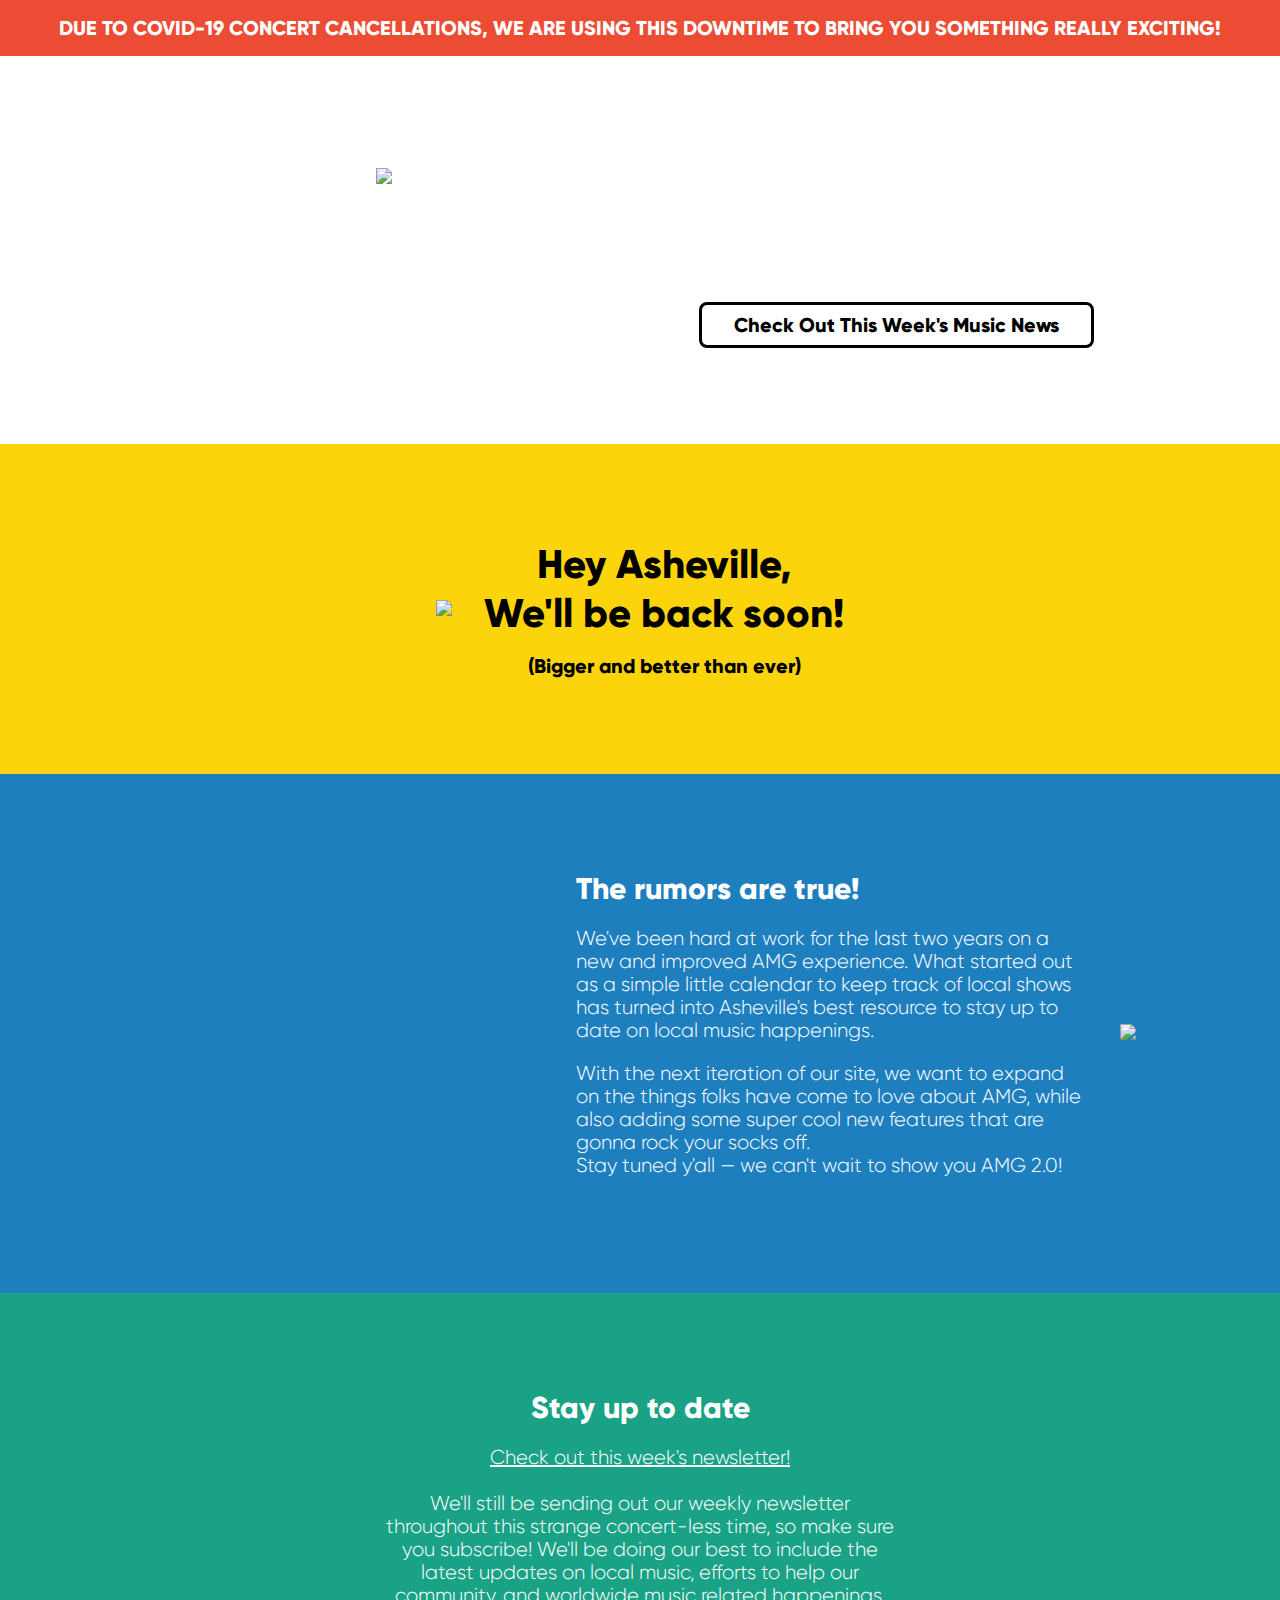
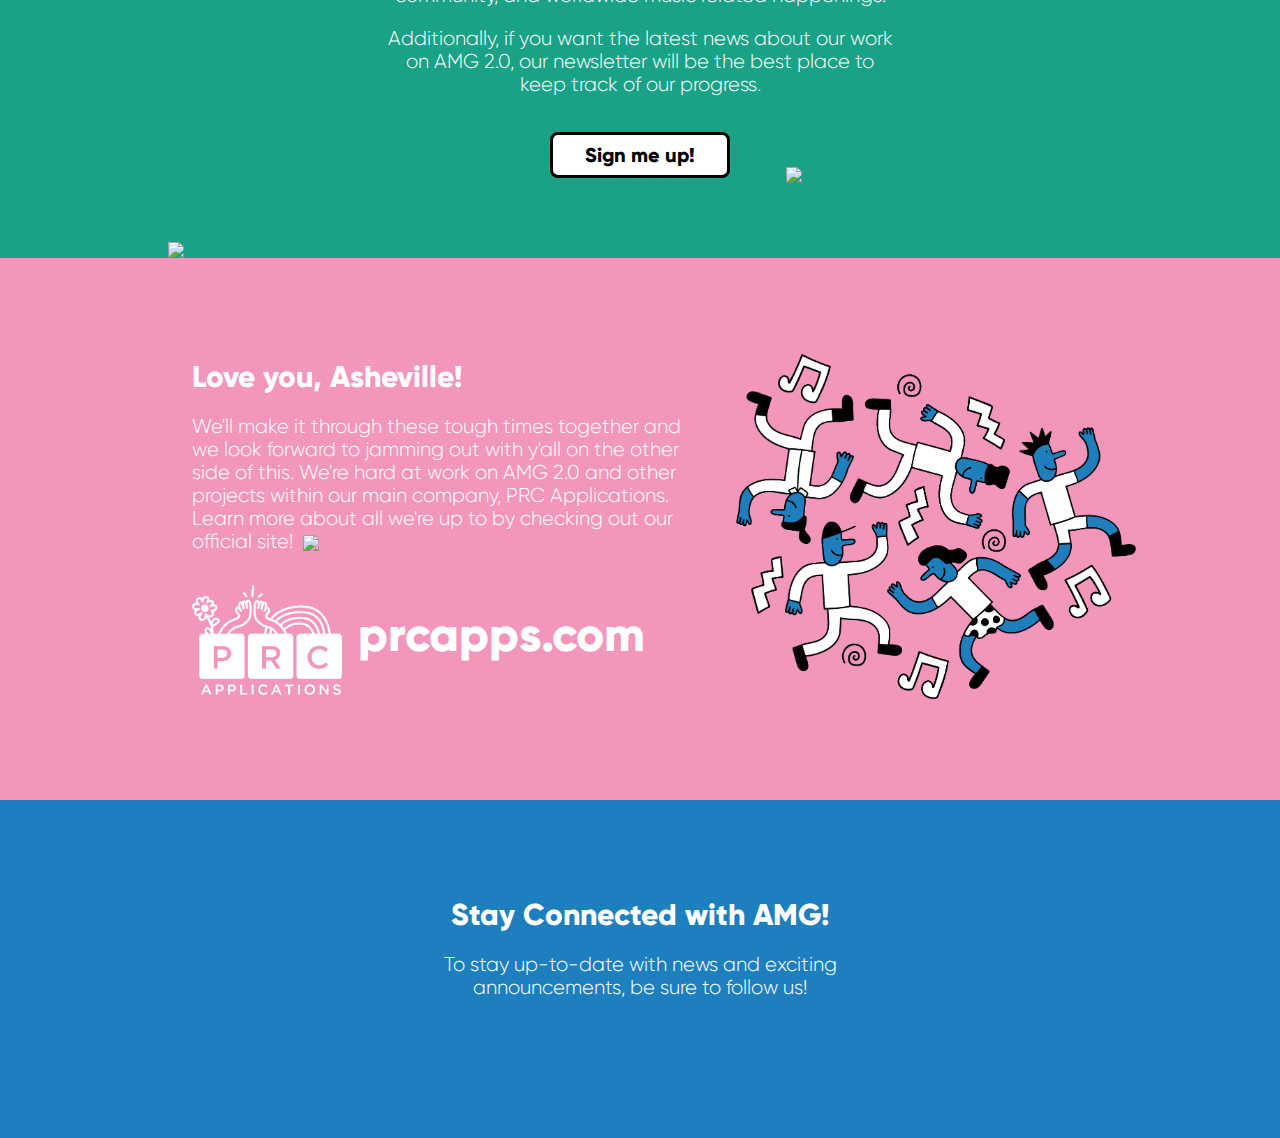
==== commit 8ec0d0b8: "Update index.html" ====
--- a/index.html
+++ b/index.html
@@ -20,7 +20,7 @@
 
   <meta name="viewport" content="width=device-width, initial-scale=1">
 
-  <link rel="stylesheet" type="text/css" href="css/prc.css?v=6.20.2022">
+  <link rel="stylesheet" type="text/css" href="css/prc.css?v=7.11.2022">
   <script type="module" src="https://unpkg.com/ionicons@5.5.2/dist/ionicons/ionicons.esm.js"></script>
 
 
@@ -31,30 +31,12 @@
 		<div class="email-banner amg-banner background--red text--uppercase text--white text--bold">
 			Due to COVID-19 concert cancellations, we are using this downtime to bring you something really exciting!
 		</div>
-<!-- 		<div class="amg-section amg-section--black-text amg-section--center full-bleed-banner text--black">
-			<div class="full-bleed-banner__inner">
-				<div class="full-bleed-banner__image">
-					<img src="images/amgeasterupdate.jpg"/>
-				</div>
-				<div class="full-bleed-banner__overlay full-bleed-banner__overlay--right full-bleed-banner__overlay--top">
-					<div class="full-bleed-banner__text">			
-						<h2>
-							AMG Update 4/18/2022
-						</h2>
-					</div>				
-					<div class="full-bleed-banner__button">
-						<a href="https://mailchi.mp/18ac4e2568f8/asheville-music-guide-critics-picks-5339985" class="btn">
-							Check Out This Week's Music News
-						</a>	
-					</div>
-				</div>
-			</div>
-		</div> -->
-		<div class="amg-section amg-section--black-text amg-section--right email-banner email-banner--horizontal text--black">
+		
+		<div class="amg-section amg-section--black-text amg-section--center email-banner email-banner--horizontal text--black">
 			<div class="email-banner__inner">
 				<div class="email-banner__text">			
-					<h2 class="">
-						AMG Update 6/20/22
+					<h2 class="text--white">
+						AMG Update 7/11/2022
 					</h2>
 				</div>
 				<!-- email-banner__image--vertical -->
@@ -63,12 +45,14 @@
 					<!-- <img src="images/fathers-day-2022.png"/> -->
 				</div>
 				<div class="email-banner__button">
-					<a href="https://mailchi.mp/83c89678bb18/asheville-music-guide-critics-picks-5619117?e=c4af1b4072" class="btn">
+					<a href="https://mailchi.mp/3f31837bfb69/asheville-music-guide-critics-picks-5622301?e=c4af1b4072" class="btn">
 						Check Out This Week's Music News
 					</a>	
 				</div>
 			</div>
-		</div>				
+		</div>	
+
+
 		<div class="amg-section amg-section--main amg-section--back-text amg-section--image-left background--yellow padding-top--large padding-bottom--large amg-section--center">
 			<div class="inner">
 				<div class="amg-section__image">
@@ -114,7 +98,7 @@
 					</h2>
 					<p>
 						<span>
-							<a href="https://mailchi.mp/83c89678bb18/asheville-music-guide-critics-picks-5619117?e=c4af1b4072">
+							<a href="https://mailchi.mp/3f31837bfb69/asheville-music-guide-critics-picks-5622301?e=c4af1b4072">
 								Check out this week's newsletter!
 							</a>
 						</span>						
--- a/css/prc.css
+++ b/css/prc.css
@@ -40,12 +40,16 @@
 }
 
 .email-banner {
-  background: #f08e45;
+  background: #ff7d00;
   padding: 5rem 0;
-  /*background: url('../images/amg-background-11-22-2021-new.jpg');*/
-  background-size: cover;
+  background: url('../images/fireworks.jpeg');
+  background-size: cover !important;
   background-size: auto 100%;
   /*border-top:  2px solid rgba(255, 255, 255, .5);*/
+}
+
+.email-banner h2{
+	text-shadow: 0 0 50px white;
 }
 
 .full-bleed-banner{
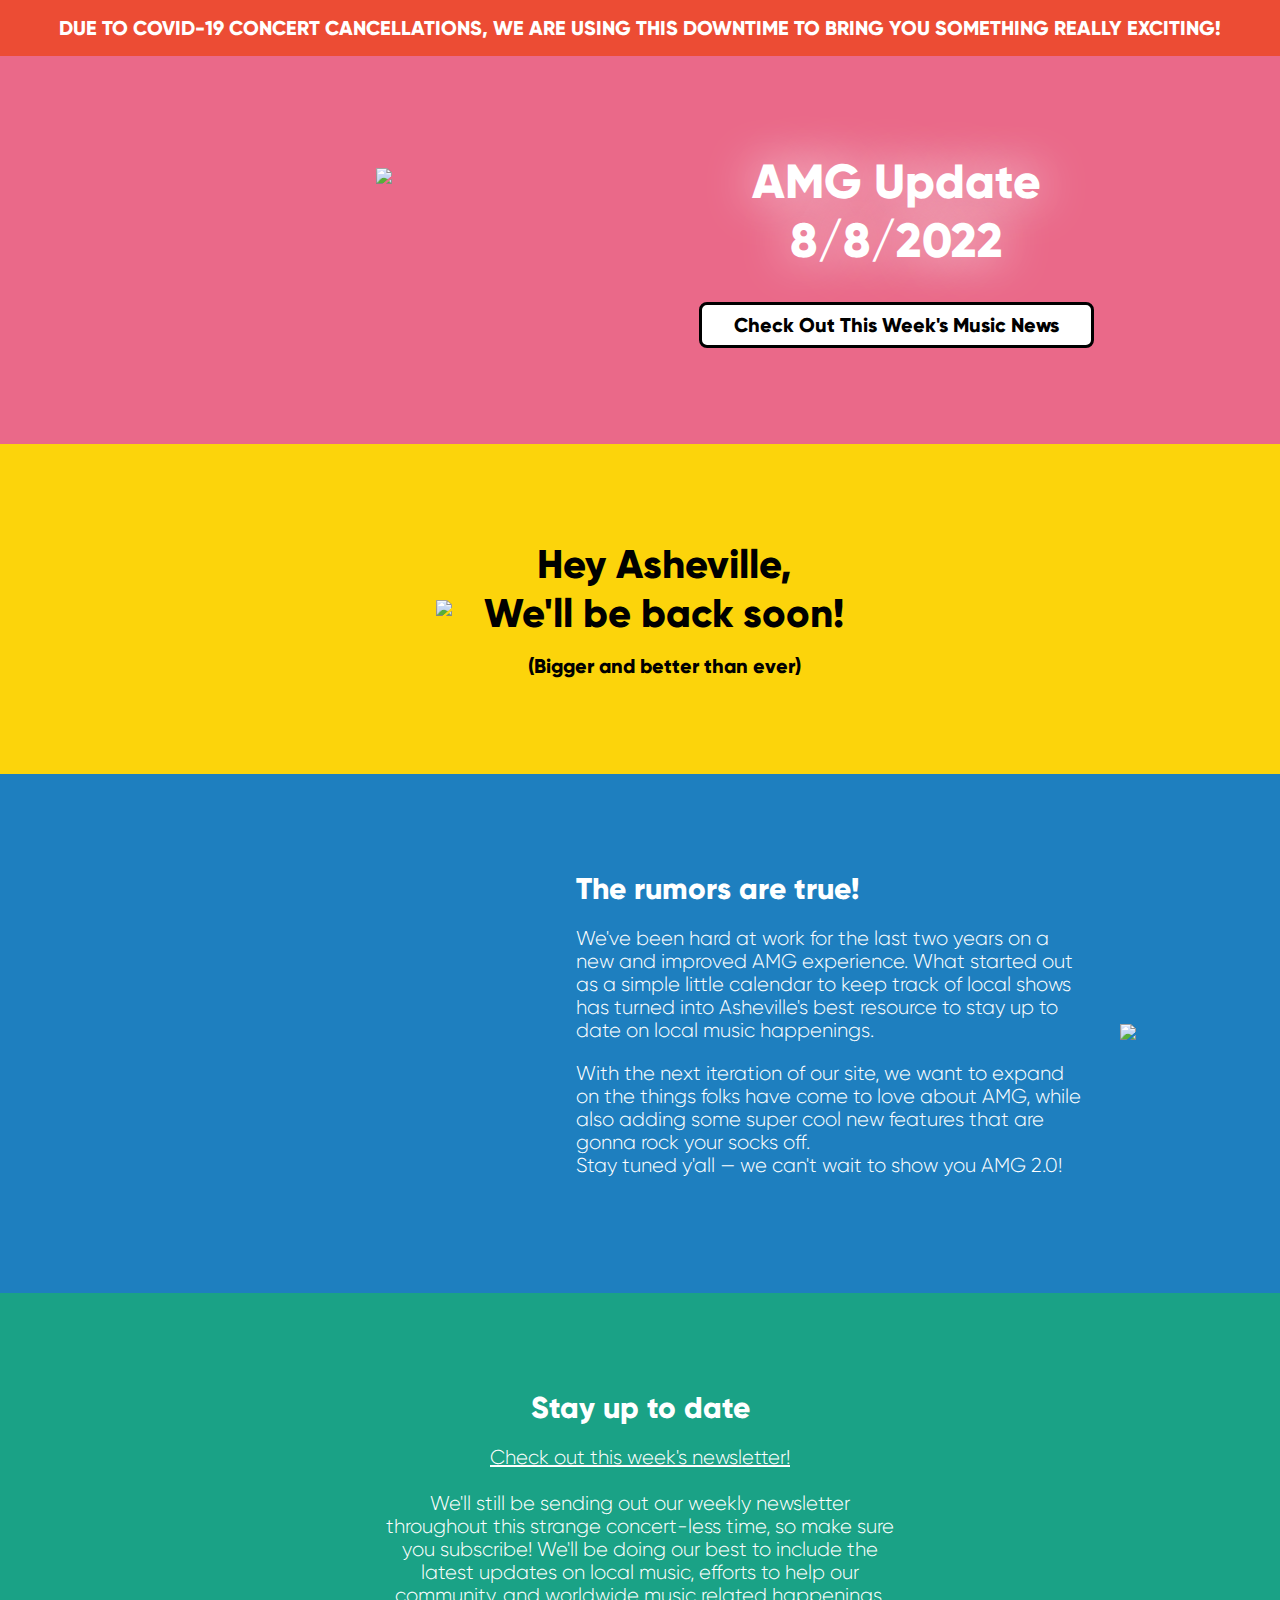
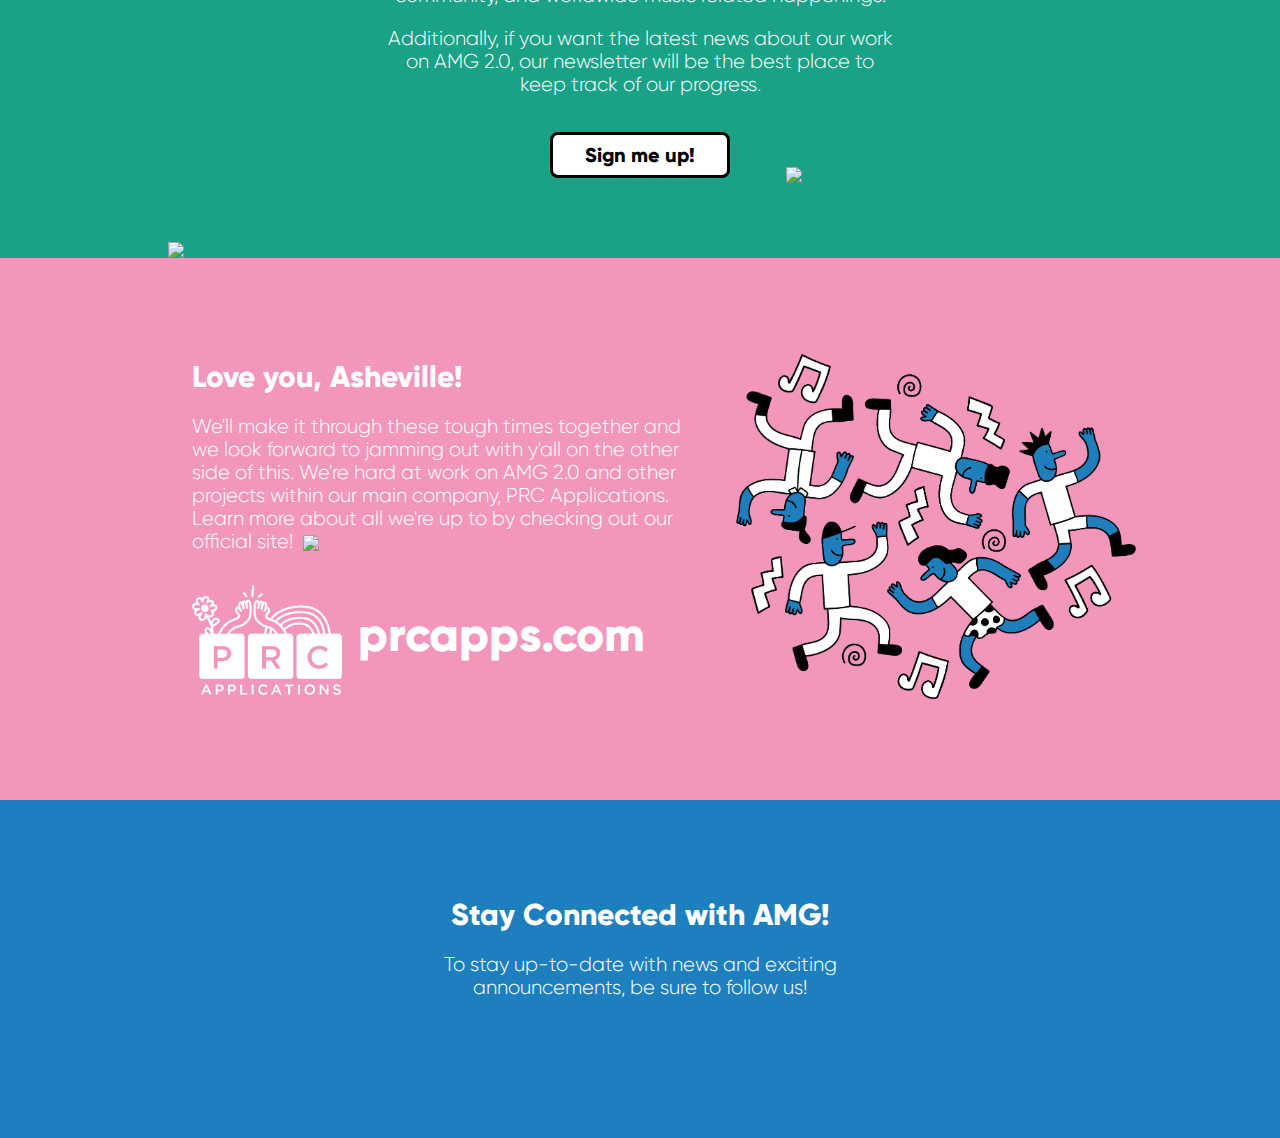
==== commit 110abee8: "AMG Newsletter Update 8/8/22" ====
--- a/index.html
+++ b/index.html
@@ -20,7 +20,7 @@
 
   <meta name="viewport" content="width=device-width, initial-scale=1">
 
-  <link rel="stylesheet" type="text/css" href="css/prc.css?v=7.11.2022">
+  <link rel="stylesheet" type="text/css" href="css/prc.css?v=8.8.2022">
   <script type="module" src="https://unpkg.com/ionicons@5.5.2/dist/ionicons/ionicons.esm.js"></script>
 
 
@@ -36,7 +36,7 @@
 			<div class="email-banner__inner">
 				<div class="email-banner__text">			
 					<h2 class="text--white">
-						AMG Update 7/11/2022
+						AMG Update 8/8/2022
 					</h2>
 				</div>
 				<!-- email-banner__image--vertical -->
@@ -45,7 +45,7 @@
 					<!-- <img src="images/fathers-day-2022.png"/> -->
 				</div>
 				<div class="email-banner__button">
-					<a href="https://mailchi.mp/3f31837bfb69/asheville-music-guide-critics-picks-5622301?e=c4af1b4072" class="btn">
+					<a href="https://mailchi.mp/757b8a42ed02/asheville-music-guide-critics-picks-5626697?e=9cf8691447" class="btn">
 						Check Out This Week's Music News
 					</a>	
 				</div>
@@ -98,7 +98,7 @@
 					</h2>
 					<p>
 						<span>
-							<a href="https://mailchi.mp/3f31837bfb69/asheville-music-guide-critics-picks-5622301?e=c4af1b4072">
+							<a href="https://mailchi.mp/757b8a42ed02/asheville-music-guide-critics-picks-5626697?e=9cf8691447">
 								Check out this week's newsletter!
 							</a>
 						</span>						
--- a/css/prc.css
+++ b/css/prc.css
@@ -40,11 +40,11 @@
 }
 
 .email-banner {
-  background: #ff7d00;
+  background: #ea6989;
   padding: 5rem 0;
-  background: url('../images/fireworks.jpeg');
-  background-size: cover !important;
-  background-size: auto 100%;
+/*   background: url('../images/fireworks.jpeg'); */
+/*   background-size: cover !important; */
+/*   background-size: auto 100%; */
   /*border-top:  2px solid rgba(255, 255, 255, .5);*/
 }
 
